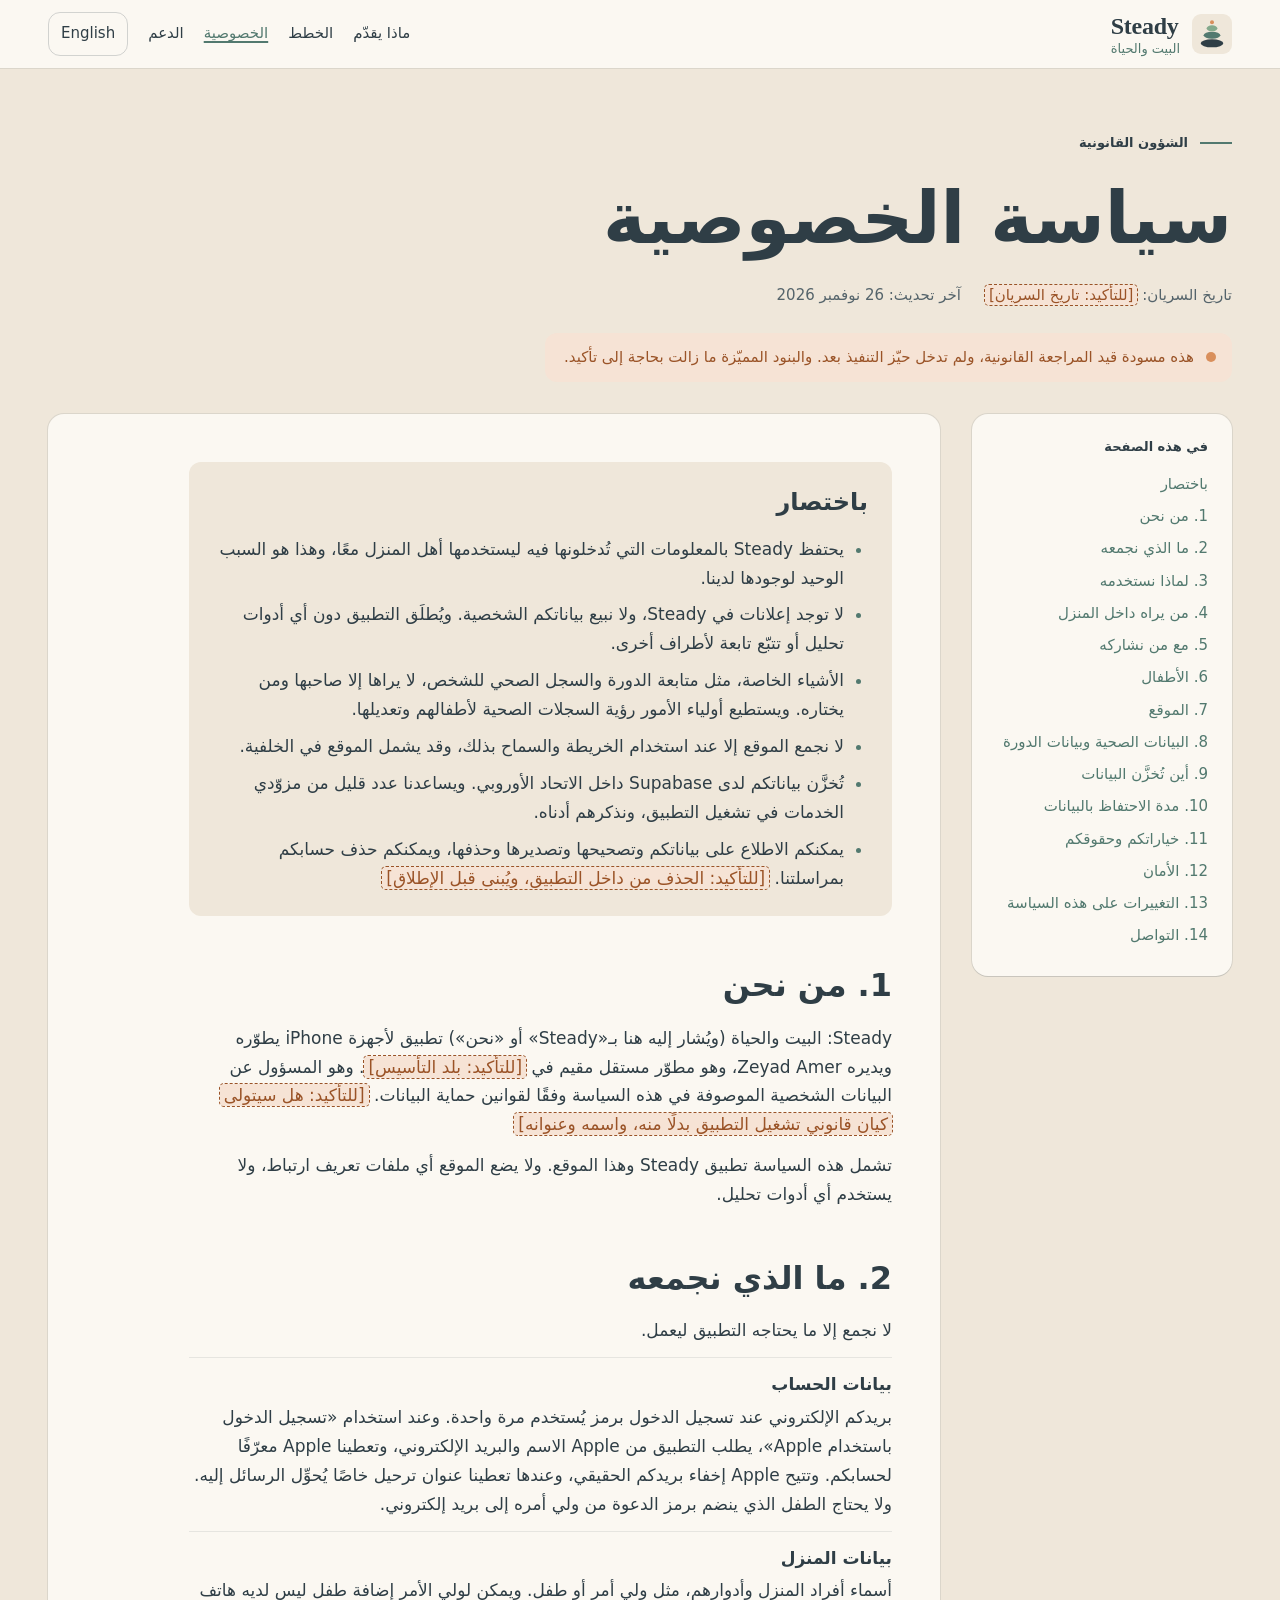
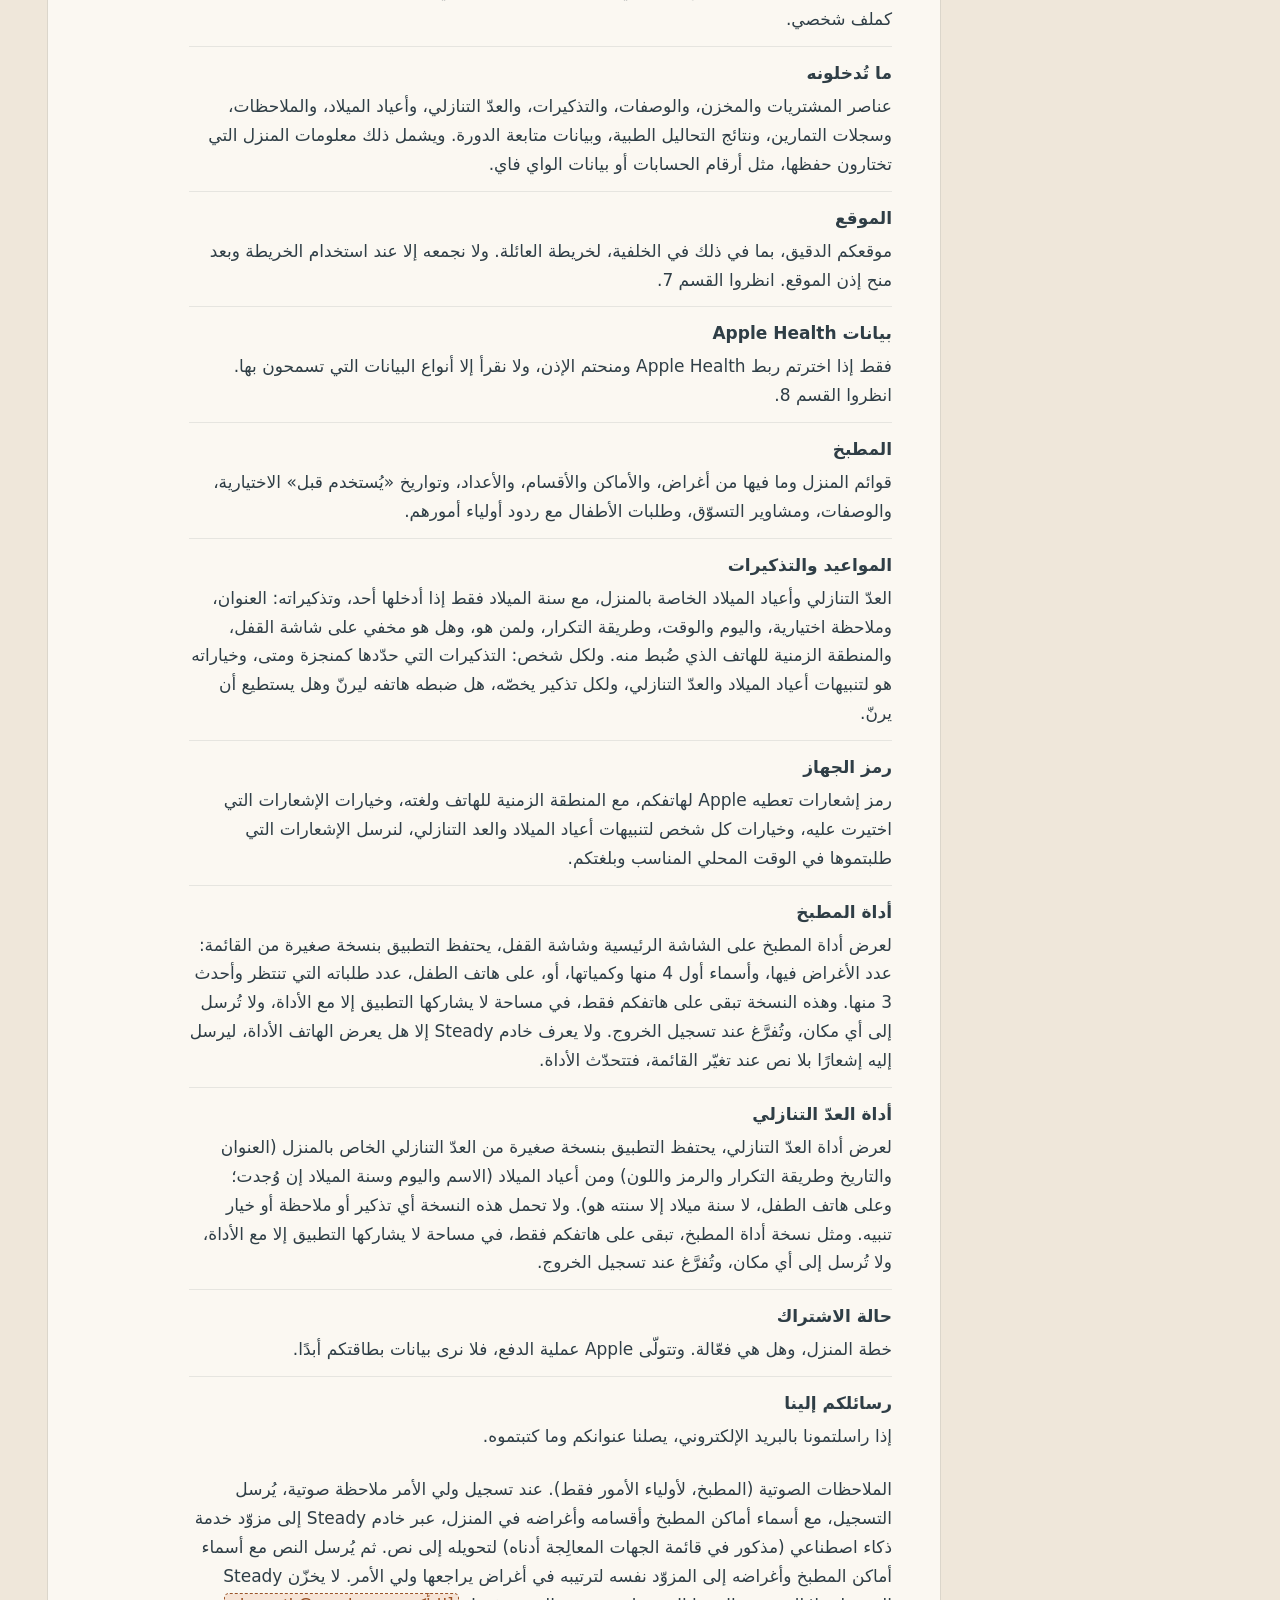
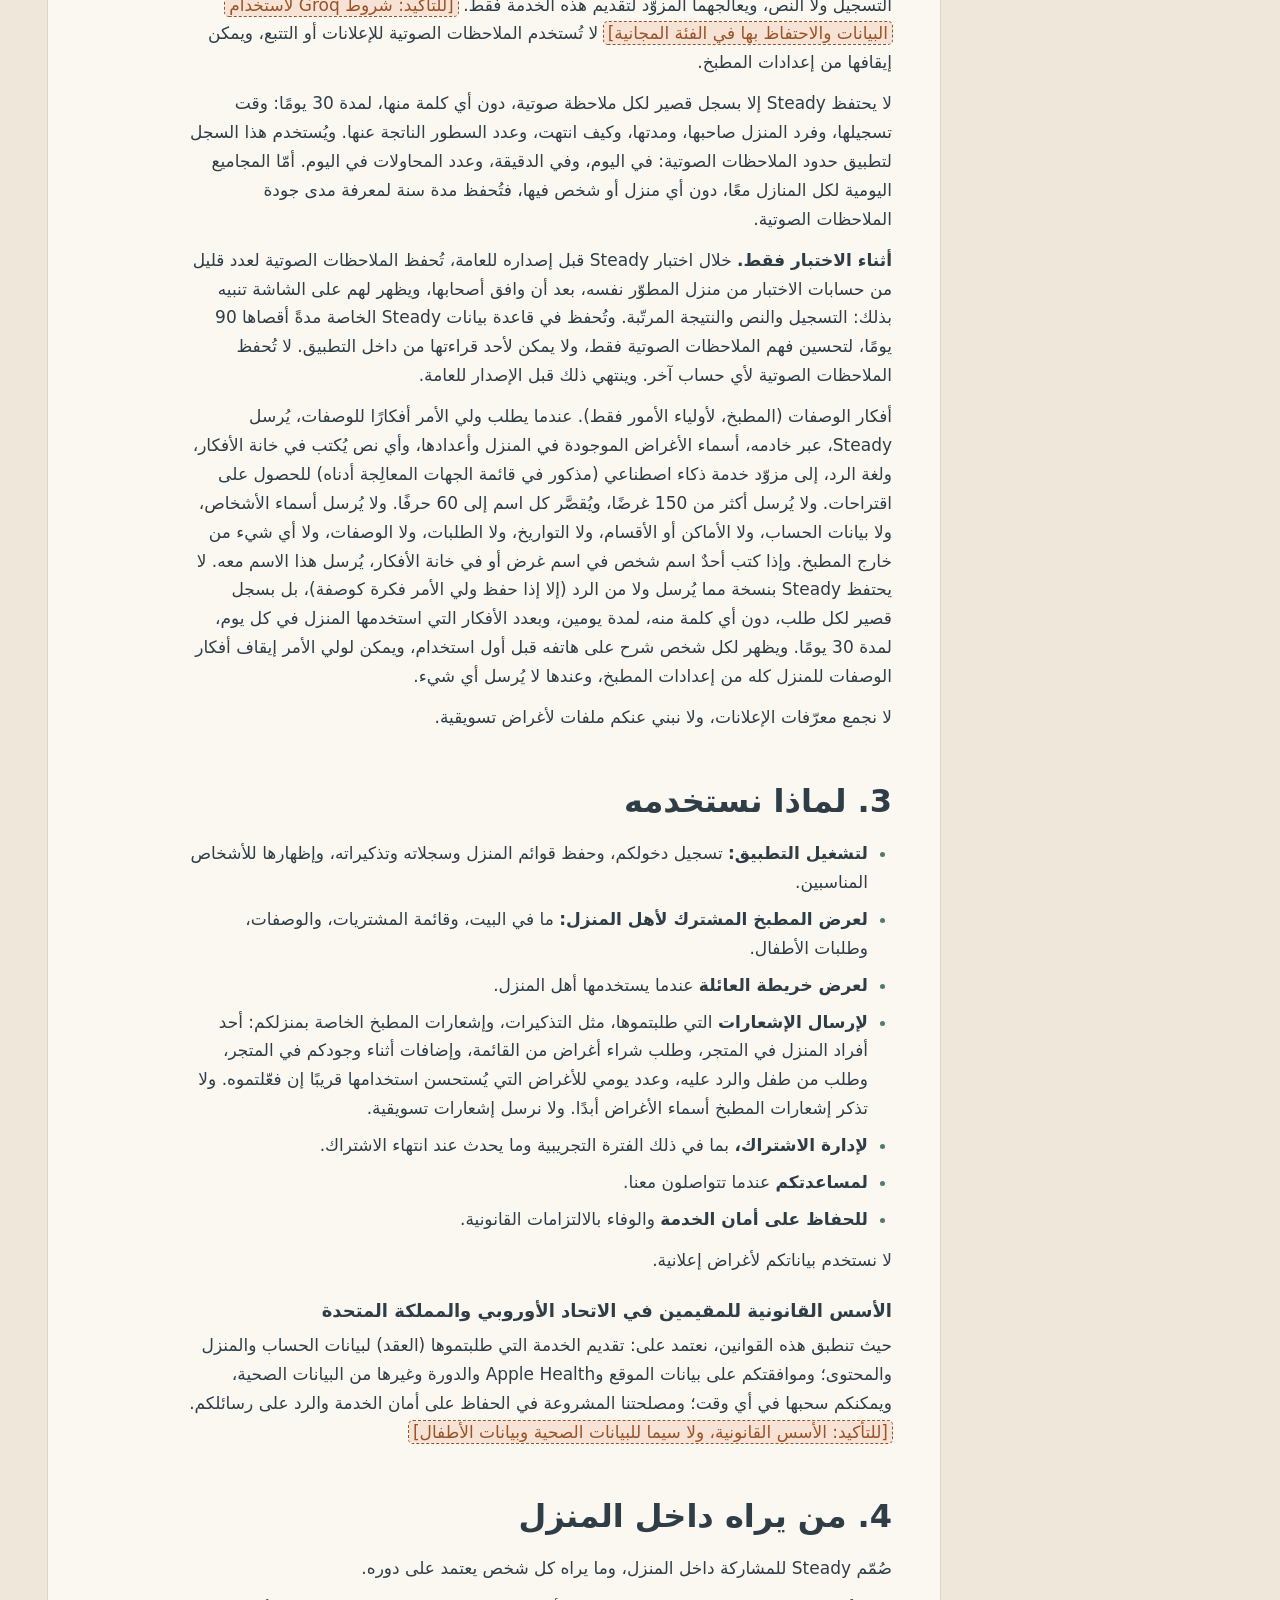
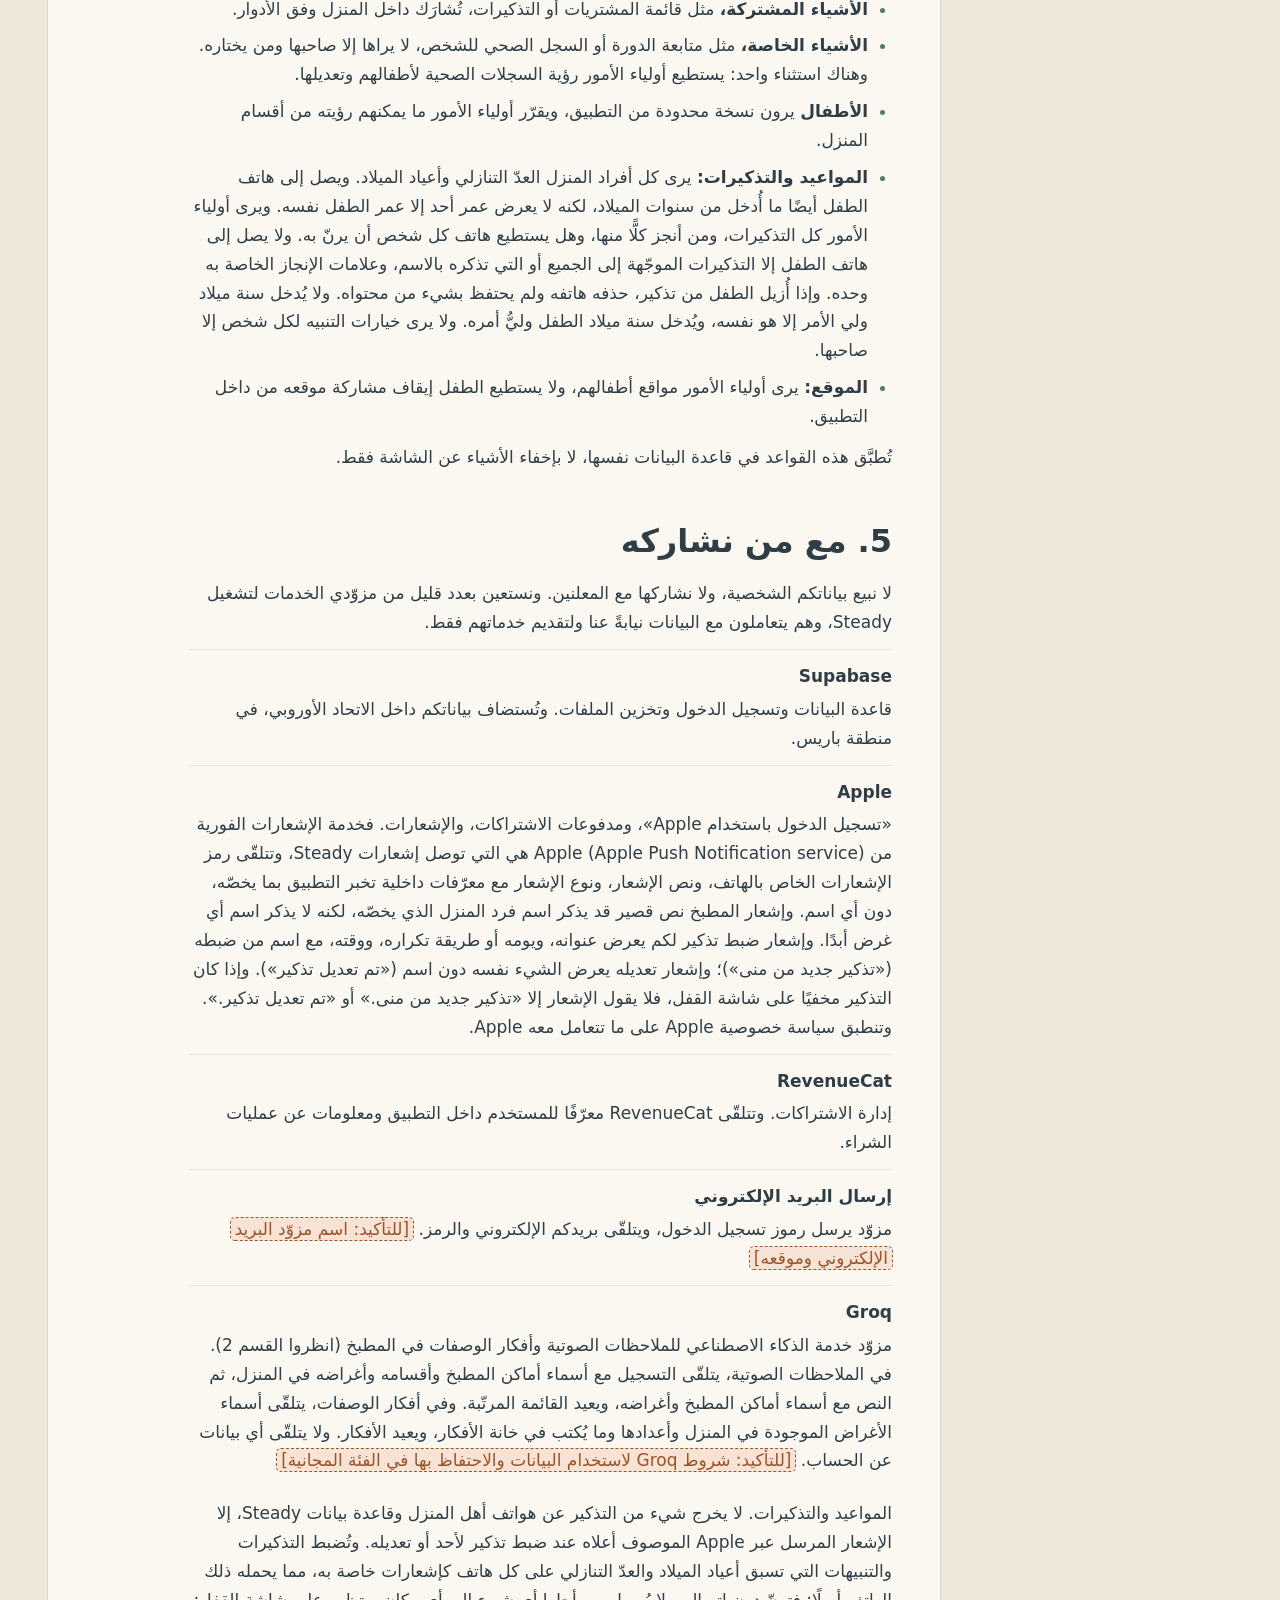
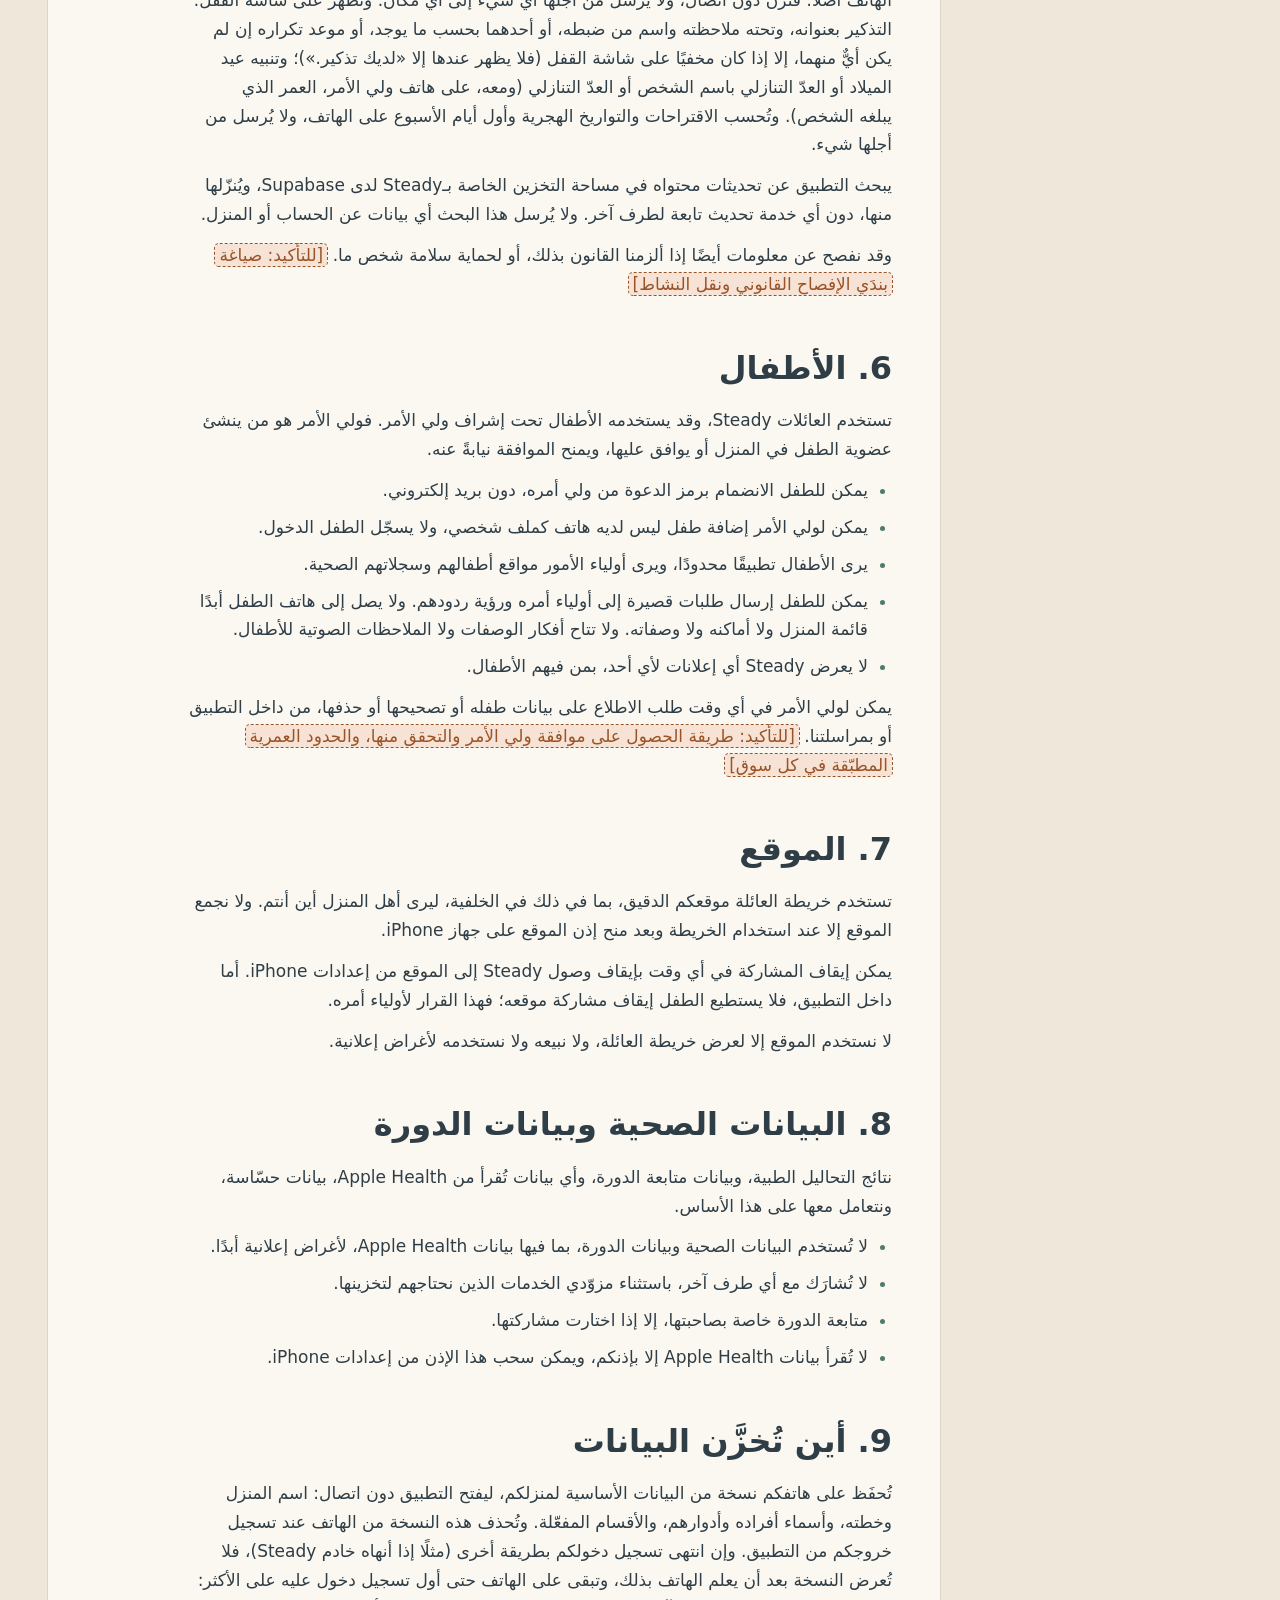
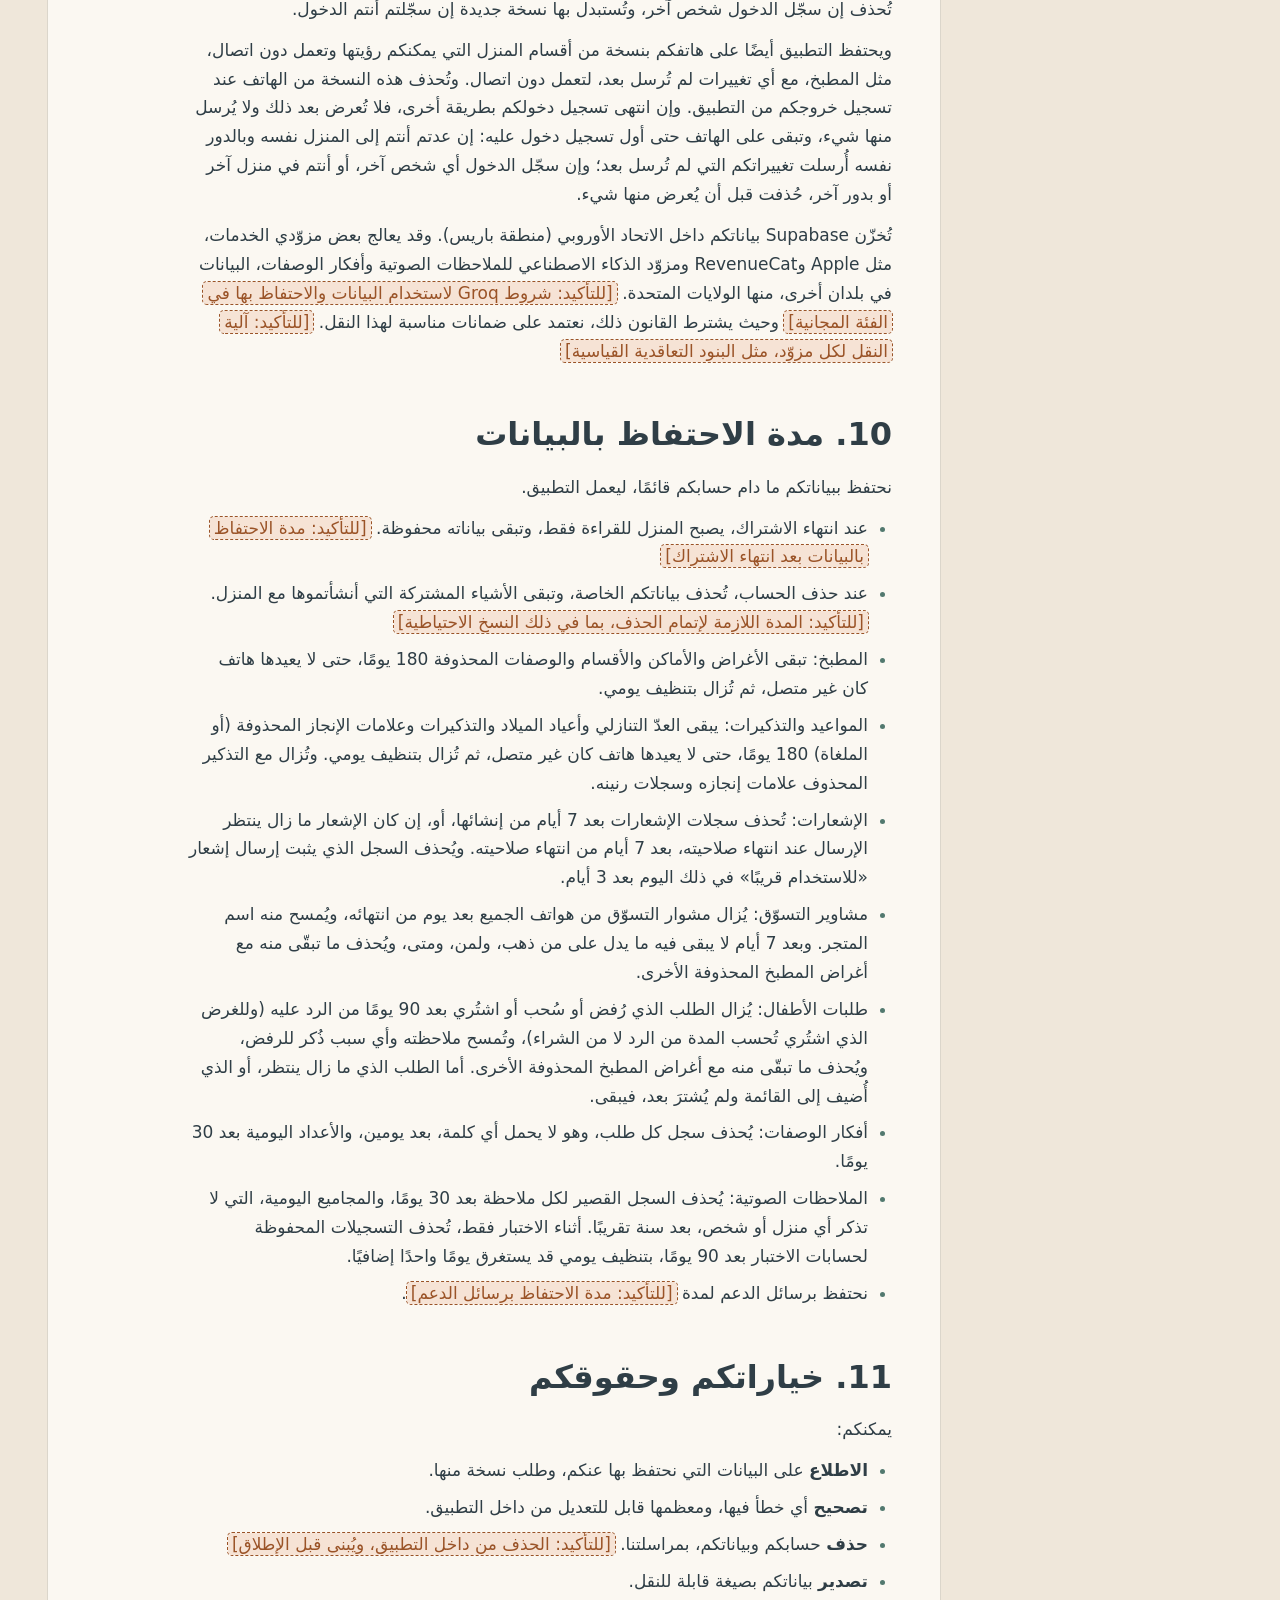
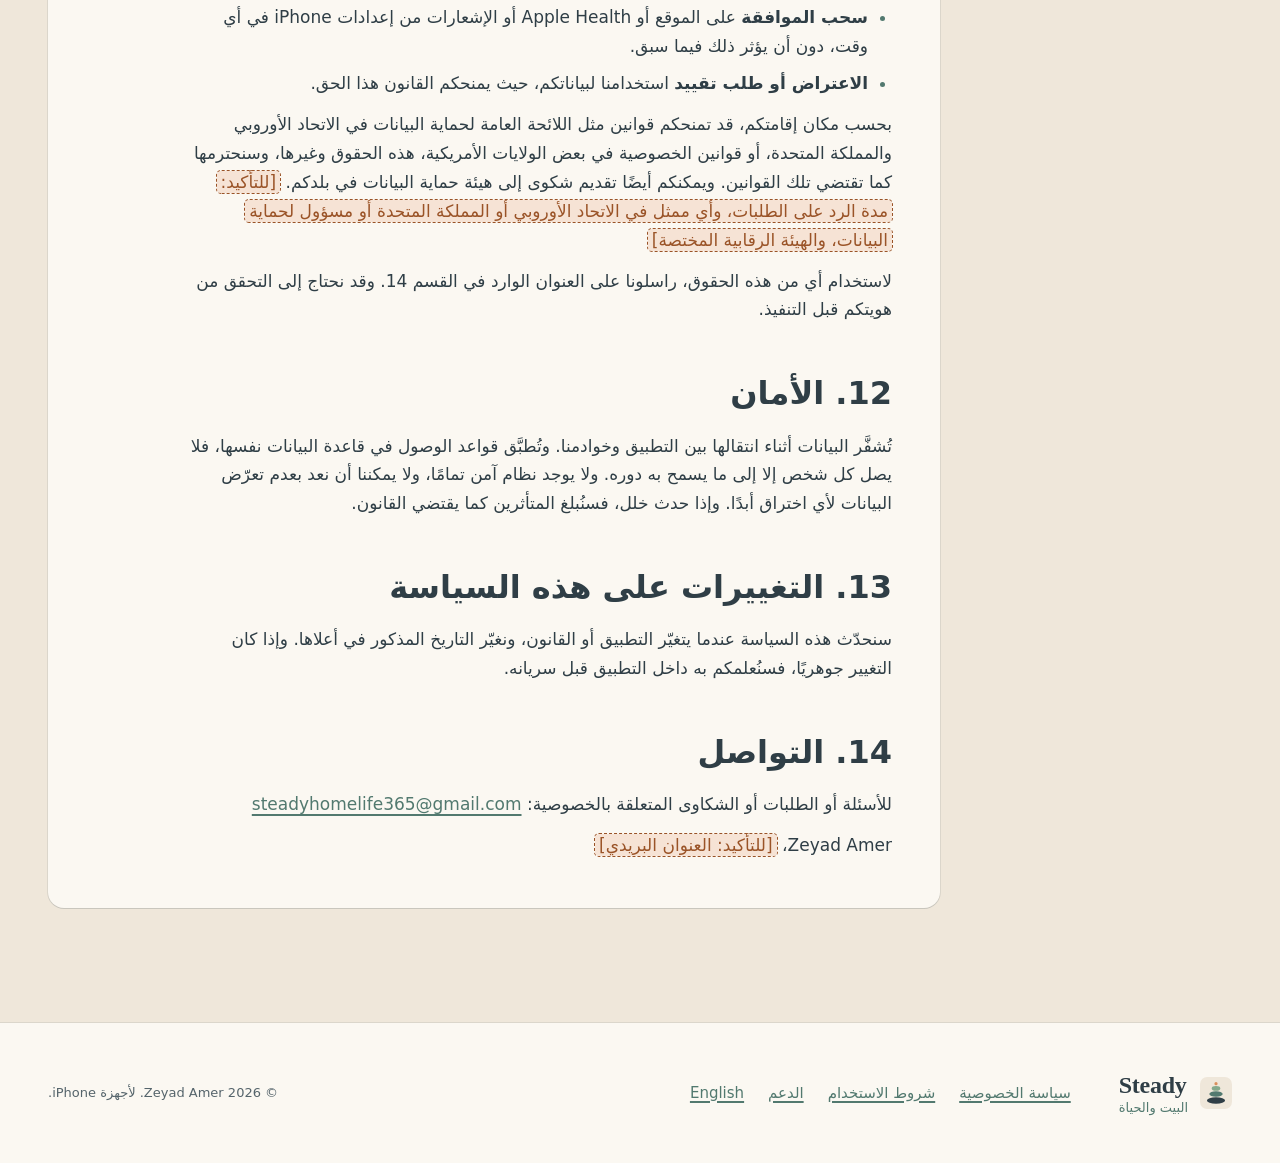
==== ar/privacy.html @ 18ba43ae "chore: Steady site (draft pages)" ====
<!doctype html>
<html lang="ar" dir="rtl">
<head>
  <meta charset="utf-8">
  <meta name="viewport" content="width=device-width, initial-scale=1">
  <meta http-equiv="Content-Security-Policy" content="default-src 'none'; style-src 'self' https://fonts.googleapis.com; font-src https://fonts.gstatic.com; img-src 'self'; base-uri 'none'; form-action 'none'">
  <meta name="referrer" content="strict-origin-when-cross-origin">
  <title>سياسة الخصوصية · Steady</title>
  <meta name="description" content="كيف يجمع Steady: البيت والحياة المعلومات ويستخدمها ويشاركها ويحميها، وما الخيارات المتاحة لكم. مسودة بلغة واضحة.">
  <link rel="icon" href="../assets/icon.svg" type="image/svg+xml">
  <link rel="alternate" hreflang="en" href="../privacy.html">
  <link rel="alternate" hreflang="ar" href="privacy.html">
  <link rel="preconnect" href="https://fonts.googleapis.com">
  <link rel="preconnect" href="https://fonts.gstatic.com" crossorigin>
  <link rel="stylesheet" href="https://fonts.googleapis.com/css2?family=Fraunces:opsz,wght@9..144,500;9..144,600&amp;family=Readex+Pro:wght@400;500;600&amp;display=swap">
  <link rel="stylesheet" href="../styles.css">
</head>
<body>
  <svg width="0" height="0" class="visually-hidden" aria-hidden="true" focusable="false">
    <symbol id="icon" viewBox="0 0 120 120">
      <rect width="120" height="120" rx="27" fill="#EFE7DA"/>
      <ellipse cx="60" cy="88" rx="34" ry="12" fill="#2F3E46"/>
      <ellipse cx="60" cy="64" rx="25" ry="10.5" fill="#52796F"/>
      <ellipse cx="60" cy="43" rx="16" ry="9" fill="#84A98C"/>
      <circle cx="60" cy="25" r="6" fill="#D98F5C"/>
    </symbol>
  </svg>

  <a class="skip-link" href="#main">تخطَّ إلى المحتوى</a>

  <header class="site-header">
    <div class="container header-inner">
      <a class="lockup" href="index.html" aria-label="Steady: البيت والحياة، الصفحة الرئيسية">
        <svg width="40" height="40" aria-hidden="true" focusable="false"><use href="#icon"/></svg>
        <span class="lockup-text"><span class="wordmark">Steady</span><span class="lockup-sub">البيت والحياة</span></span>
      </a>
      <nav class="site-nav" aria-label="التنقل الرئيسي">
        <ul>
          <li><a href="index.html#features">ماذا يقدّم</a></li>
          <li><a href="index.html#plans">الخطط</a></li>
          <li><a href="privacy.html" aria-current="page">الخصوصية</a></li>
          <li><a href="support.html">الدعم</a></li>
          <li><a class="lang-link" href="../privacy.html" hreflang="en" lang="en">English</a></li>
        </ul>
      </nav>
    </div>
  </header>

  <main id="main">
    <div class="container doc-head">
      <p class="eyebrow">الشؤون القانونية</p>
      <h1>سياسة الخصوصية</h1>
      <p class="doc-meta"><span>تاريخ السريان: <mark class="todo">[للتأكيد: تاريخ السريان]</mark></span><span>آخر تحديث: 26 نوفمبر 2026</span></p>
      <p class="draft-note">هذه مسودة قيد المراجعة القانونية، ولم تدخل حيّز التنفيذ بعد. والبنود المميّزة ما زالت بحاجة إلى تأكيد.</p>
    </div>

    <div class="container doc-layout">
      <nav class="card toc" aria-labelledby="toc-title">
        <h2 id="toc-title">في هذه الصفحة</h2>
        <ol>
          <li><a href="#summary">باختصار</a></li>
          <li><a href="#who">1. من نحن</a></li>
          <li><a href="#collect">2. ما الذي نجمعه</a></li>
          <li><a href="#why">3. لماذا نستخدمه</a></li>
          <li><a href="#household">4. من يراه داخل المنزل</a></li>
          <li><a href="#share">5. مع من نشاركه</a></li>
          <li><a href="#children">6. الأطفال</a></li>
          <li><a href="#location">7. الموقع</a></li>
          <li><a href="#health">8. البيانات الصحية وبيانات الدورة</a></li>
          <li><a href="#where">9. أين تُخزَّن البيانات</a></li>
          <li><a href="#keep">10. مدة الاحتفاظ بالبيانات</a></li>
          <li><a href="#rights">11. خياراتكم وحقوقكم</a></li>
          <li><a href="#security">12. الأمان</a></li>
          <li><a href="#changes">13. التغييرات على هذه السياسة</a></li>
          <li><a href="#contact">14. التواصل</a></li>
        </ol>
      </nav>

      <article class="card doc">
        <section class="summary" id="summary" aria-labelledby="summary-title">
          <h2 id="summary-title">باختصار</h2>
          <ul>
            <li>يحتفظ Steady بالمعلومات التي تُدخلونها فيه ليستخدمها أهل المنزل معًا، وهذا هو السبب الوحيد لوجودها لدينا.</li>
            <li>لا توجد إعلانات في Steady، ولا نبيع بياناتكم الشخصية. ويُطلَق التطبيق دون أي أدوات تحليل أو تتبّع تابعة لأطراف أخرى.</li>
            <li>الأشياء الخاصة، مثل متابعة الدورة والسجل الصحي للشخص، لا يراها إلا صاحبها ومن يختاره. ويستطيع أولياء الأمور رؤية السجلات الصحية لأطفالهم وتعديلها.</li>
            <li>لا نجمع الموقع إلا عند استخدام الخريطة والسماح بذلك، وقد يشمل الموقع في الخلفية.</li>
            <li>تُخزَّن بياناتكم لدى Supabase داخل الاتحاد الأوروبي. ويساعدنا عدد قليل من مزوّدي الخدمات في تشغيل التطبيق، ونذكرهم أدناه.</li>
            <li>يمكنكم الاطلاع على بياناتكم وتصحيحها وتصديرها وحذفها، ويمكنكم حذف حسابكم بمراسلتنا. <mark class="todo">[للتأكيد: الحذف من داخل التطبيق، ويُبنى قبل الإطلاق]</mark></li>
          </ul>
        </section>

        <section id="who" aria-labelledby="who-title">
          <h2 id="who-title">1. من نحن</h2>
          <p>‏Steady: البيت والحياة (ويُشار إليه هنا بـ«Steady» أو «نحن») تطبيق لأجهزة iPhone يطوّره ويديره Zeyad Amer، وهو مطوّر مستقل مقيم في <mark class="todo">[للتأكيد: بلد التأسيس]</mark>. وهو المسؤول عن البيانات الشخصية الموصوفة في هذه السياسة وفقًا لقوانين حماية البيانات. <mark class="todo">[للتأكيد: هل سيتولى كيان قانوني تشغيل التطبيق بدلًا منه، واسمه وعنوانه]</mark></p>
          <p>تشمل هذه السياسة تطبيق Steady وهذا الموقع. ولا يضع الموقع أي ملفات تعريف ارتباط، ولا يستخدم أي أدوات تحليل.</p>
        </section>

        <section id="collect" aria-labelledby="collect-title">
          <h2 id="collect-title">2. ما الذي نجمعه</h2>
          <p>لا نجمع إلا ما يحتاجه التطبيق ليعمل.</p>
          <dl class="data-list">
            <div>
              <dt>بيانات الحساب</dt>
              <dd>بريدكم الإلكتروني عند تسجيل الدخول برمز يُستخدم مرة واحدة. وعند استخدام «تسجيل الدخول باستخدام Apple»، يطلب التطبيق من Apple الاسم والبريد الإلكتروني، وتعطينا Apple معرّفًا لحسابكم. وتتيح Apple إخفاء بريدكم الحقيقي، وعندها تعطينا عنوان ترحيل خاصًا يُحوِّل الرسائل إليه. ولا يحتاج الطفل الذي ينضم برمز الدعوة من ولي أمره إلى بريد إلكتروني.</dd>
            </div>
            <div>
              <dt>بيانات المنزل</dt>
              <dd>أسماء أفراد المنزل وأدوارهم، مثل ولي أمر أو طفل. ويمكن لولي الأمر إضافة طفل ليس لديه هاتف كملف شخصي.</dd>
            </div>
            <div>
              <dt>ما تُدخلونه</dt>
              <dd>عناصر المشتريات والمخزن، والوصفات، والتذكيرات، والعدّ التنازلي، وأعياد الميلاد، والملاحظات، وسجلات التمارين، ونتائج التحاليل الطبية، وبيانات متابعة الدورة. ويشمل ذلك معلومات المنزل التي تختارون حفظها، مثل أرقام الحسابات أو بيانات الواي فاي.</dd>
            </div>
            <div>
              <dt>الموقع</dt>
              <dd>موقعكم الدقيق، بما في ذلك في الخلفية، لخريطة العائلة. ولا نجمعه إلا عند استخدام الخريطة وبعد منح إذن الموقع. انظروا القسم 7.</dd>
            </div>
            <div>
              <dt>بيانات Apple Health</dt>
              <dd>فقط إذا اخترتم ربط Apple Health ومنحتم الإذن، ولا نقرأ إلا أنواع البيانات التي تسمحون بها. انظروا القسم 8.</dd>
            </div>
            <div>
              <dt>المطبخ</dt>
              <dd>قوائم المنزل وما فيها من أغراض، والأماكن والأقسام، والأعداد، وتواريخ «يُستخدم قبل» الاختيارية، والوصفات، ومشاوير التسوّق، وطلبات الأطفال مع ردود أولياء أمورهم.</dd>
            </div>
            <div>
              <dt>المواعيد والتذكيرات</dt>
              <dd>العدّ التنازلي وأعياد الميلاد الخاصة بالمنزل، مع سنة الميلاد فقط إذا أدخلها أحد، وتذكيراته: العنوان، وملاحظة اختيارية، واليوم والوقت، وطريقة التكرار، ولمن هو، وهل هو مخفي على شاشة القفل، والمنطقة الزمنية للهاتف الذي ضُبط منه. ولكل شخص: التذكيرات التي حدّدها كمنجزة ومتى، وخياراته هو لتنبيهات أعياد الميلاد والعدّ التنازلي، ولكل تذكير يخصّه، هل ضبطه هاتفه ليرنّ وهل يستطيع أن يرنّ.</dd>
            </div>
            <div>
              <dt>رمز الجهاز</dt>
              <dd>رمز إشعارات تعطيه Apple لهاتفكم، مع المنطقة الزمنية للهاتف ولغته، وخيارات الإشعارات التي اختيرت عليه، وخيارات كل شخص لتنبيهات أعياد الميلاد والعد التنازلي، لنرسل الإشعارات التي طلبتموها في الوقت المحلي المناسب وبلغتكم.</dd>
            </div>
            <div>
              <dt>أداة المطبخ</dt>
              <dd>لعرض أداة المطبخ على الشاشة الرئيسية وشاشة القفل، يحتفظ التطبيق بنسخة صغيرة من القائمة: عدد الأغراض فيها، وأسماء أول 4 منها وكمياتها، أو، على هاتف الطفل، عدد طلباته التي تنتظر وأحدث 3 منها. وهذه النسخة تبقى على هاتفكم فقط، في مساحة لا يشاركها التطبيق إلا مع الأداة، ولا تُرسل إلى أي مكان، وتُفرَّغ عند تسجيل الخروج. ولا يعرف خادم Steady إلا هل يعرض الهاتف الأداة، ليرسل إليه إشعارًا بلا نص عند تغيّر القائمة، فتتحدّث الأداة.</dd>
            </div>
            <div>
              <dt>أداة العدّ التنازلي</dt>
              <dd>لعرض أداة العدّ التنازلي، يحتفظ التطبيق بنسخة صغيرة من العدّ التنازلي الخاص بالمنزل (العنوان والتاريخ وطريقة التكرار والرمز واللون) ومن أعياد الميلاد (الاسم واليوم وسنة الميلاد إن وُجدت؛ وعلى هاتف الطفل، لا سنة ميلاد إلا سنته هو). ولا تحمل هذه النسخة أي تذكير أو ملاحظة أو خيار تنبيه. ومثل نسخة أداة المطبخ، تبقى على هاتفكم فقط، في مساحة لا يشاركها التطبيق إلا مع الأداة، ولا تُرسل إلى أي مكان، وتُفرَّغ عند تسجيل الخروج.</dd>
            </div>
            <div>
              <dt>حالة الاشتراك</dt>
              <dd>خطة المنزل، وهل هي فعّالة. وتتولّى Apple عملية الدفع، فلا نرى بيانات بطاقتكم أبدًا.</dd>
            </div>
            <div>
              <dt>رسائلكم إلينا</dt>
              <dd>إذا راسلتمونا بالبريد الإلكتروني، يصلنا عنوانكم وما كتبتموه.</dd>
            </div>
          </dl>
          <p id="voice-notes">الملاحظات الصوتية (المطبخ، لأولياء الأمور فقط). عند تسجيل ولي الأمر ملاحظة صوتية، يُرسل التسجيل، مع أسماء أماكن المطبخ وأقسامه وأغراضه في المنزل، عبر خادم Steady إلى مزوّد خدمة ذكاء اصطناعي (مذكور في قائمة الجهات المعالِجة أدناه) لتحويله إلى نص. ثم يُرسل النص مع أسماء أماكن المطبخ وأغراضه إلى المزوّد نفسه لترتيبه في أغراض يراجعها ولي الأمر. لا يخزّن Steady التسجيل ولا النص، ويعالجهما المزوّد لتقديم هذه الخدمة فقط. <mark class="todo">[للتأكيد: شروط Groq لاستخدام البيانات والاحتفاظ بها في الفئة المجانية]</mark> لا تُستخدم الملاحظات الصوتية للإعلانات أو التتبع، ويمكن إيقافها من إعدادات المطبخ.</p>
          <p>لا يحتفظ Steady إلا بسجل قصير لكل ملاحظة صوتية، دون أي كلمة منها، لمدة 30 يومًا: وقت تسجيلها، وفرد المنزل صاحبها، ومدتها، وكيف انتهت، وعدد السطور الناتجة عنها. ويُستخدم هذا السجل لتطبيق حدود الملاحظات الصوتية: في اليوم، وفي الدقيقة، وعدد المحاولات في اليوم. أمّا المجاميع اليومية لكل المنازل معًا، دون أي منزل أو شخص فيها، فتُحفظ مدة سنة لمعرفة مدى جودة الملاحظات الصوتية.</p>
          <p><strong>أثناء الاختبار فقط.</strong> خلال اختبار Steady قبل إصداره للعامة، تُحفظ الملاحظات الصوتية لعدد قليل من حسابات الاختبار من منزل المطوّر نفسه، بعد أن وافق أصحابها، ويظهر لهم على الشاشة تنبيه بذلك: التسجيل والنص والنتيجة المرتّبة. وتُحفظ في قاعدة بيانات Steady الخاصة مدةً أقصاها 90 يومًا، لتحسين فهم الملاحظات الصوتية فقط، ولا يمكن لأحد قراءتها من داخل التطبيق. لا تُحفظ الملاحظات الصوتية لأي حساب آخر. وينتهي ذلك قبل الإصدار للعامة.</p>
          <p id="recipe-ideas">أفكار الوصفات (المطبخ، لأولياء الأمور فقط). عندما يطلب ولي الأمر أفكارًا للوصفات، يُرسل Steady، عبر خادمه، أسماء الأغراض الموجودة في المنزل وأعدادها، وأي نص يُكتب في خانة الأفكار، ولغة الرد، إلى مزوّد خدمة ذكاء اصطناعي (مذكور في قائمة الجهات المعالِجة أدناه) للحصول على اقتراحات. ولا يُرسل أكثر من 150 غرضًا، ويُقصَّر كل اسم إلى 60 حرفًا. ولا يُرسل أسماء الأشخاص، ولا بيانات الحساب، ولا الأماكن أو الأقسام، ولا التواريخ، ولا الطلبات، ولا الوصفات، ولا أي شيء من خارج المطبخ. وإذا كتب أحدٌ اسم شخص في اسم غرض أو في خانة الأفكار، يُرسل هذا الاسم معه. لا يحتفظ Steady بنسخة مما يُرسل ولا من الرد (إلا إذا حفظ ولي الأمر فكرة كوصفة)، بل بسجل قصير لكل طلب، دون أي كلمة منه، لمدة يومين، وبعدد الأفكار التي استخدمها المنزل في كل يوم، لمدة 30 يومًا. ويظهر لكل شخص شرح على هاتفه قبل أول استخدام، ويمكن لولي الأمر إيقاف أفكار الوصفات للمنزل كله من إعدادات المطبخ، وعندها لا يُرسل أي شيء.</p>
          <p>لا نجمع معرّفات الإعلانات، ولا نبني عنكم ملفات لأغراض تسويقية.</p>
        </section>

        <section id="why" aria-labelledby="why-title">
          <h2 id="why-title">3. لماذا نستخدمه</h2>
          <ul>
            <li><strong>لتشغيل التطبيق:</strong> تسجيل دخولكم، وحفظ قوائم المنزل وسجلاته وتذكيراته، وإظهارها للأشخاص المناسبين.</li>
            <li><strong>لعرض المطبخ المشترك لأهل المنزل:</strong> ما في البيت، وقائمة المشتريات، والوصفات، وطلبات الأطفال.</li>
            <li><strong>لعرض خريطة العائلة</strong> عندما يستخدمها أهل المنزل.</li>
            <li><strong>لإرسال الإشعارات</strong> التي طلبتموها، مثل التذكيرات، وإشعارات المطبخ الخاصة بمنزلكم: أحد أفراد المنزل في المتجر، وطلب شراء أغراض من القائمة، وإضافات أثناء وجودكم في المتجر، وطلب من طفل والرد عليه، وعدد يومي للأغراض التي يُستحسن استخدامها قريبًا إن فعّلتموه. ولا تذكر إشعارات المطبخ أسماء الأغراض أبدًا. ولا نرسل إشعارات تسويقية.</li>
            <li><strong>لإدارة الاشتراك،</strong> بما في ذلك الفترة التجريبية وما يحدث عند انتهاء الاشتراك.</li>
            <li><strong>لمساعدتكم</strong> عندما تتواصلون معنا.</li>
            <li><strong>للحفاظ على أمان الخدمة</strong> والوفاء بالالتزامات القانونية.</li>
          </ul>
          <p>لا نستخدم بياناتكم لأغراض إعلانية.</p>
          <h3>الأسس القانونية للمقيمين في الاتحاد الأوروبي والمملكة المتحدة</h3>
          <p>حيث تنطبق هذه القوانين، نعتمد على: تقديم الخدمة التي طلبتموها (العقد) لبيانات الحساب والمنزل والمحتوى؛ وموافقتكم على بيانات الموقع وApple Health والدورة وغيرها من البيانات الصحية، ويمكنكم سحبها في أي وقت؛ ومصلحتنا المشروعة في الحفاظ على أمان الخدمة والرد على رسائلكم. <mark class="todo">[للتأكيد: الأسس القانونية، ولا سيما للبيانات الصحية وبيانات الأطفال]</mark></p>
        </section>

        <section id="household" aria-labelledby="household-title">
          <h2 id="household-title">4. من يراه داخل المنزل</h2>
          <p>صُمّم Steady للمشاركة داخل المنزل، وما يراه كل شخص يعتمد على دوره.</p>
          <ul>
            <li><strong>الأشياء المشتركة،</strong> مثل قائمة المشتريات أو التذكيرات، تُشارَك داخل المنزل وفق الأدوار.</li>
            <li><strong>الأشياء الخاصة،</strong> مثل متابعة الدورة أو السجل الصحي للشخص، لا يراها إلا صاحبها ومن يختاره. وهناك استثناء واحد: يستطيع أولياء الأمور رؤية السجلات الصحية لأطفالهم وتعديلها.</li>
            <li><strong>الأطفال</strong> يرون نسخة محدودة من التطبيق، ويقرّر أولياء الأمور ما يمكنهم رؤيته من أقسام المنزل.</li>
            <li><strong>المواعيد والتذكيرات:</strong> يرى كل أفراد المنزل العدّ التنازلي وأعياد الميلاد. ويصل إلى هاتف الطفل أيضًا ما أُدخل من سنوات الميلاد، لكنه لا يعرض عمر أحد إلا عمر الطفل نفسه. ويرى أولياء الأمور كل التذكيرات، ومن أنجز كلًّا منها، وهل يستطيع هاتف كل شخص أن يرنّ به. ولا يصل إلى هاتف الطفل إلا التذكيرات الموجّهة إلى الجميع أو التي تذكره بالاسم، وعلامات الإنجاز الخاصة به وحده. وإذا أُزيل الطفل من تذكير، حذفه هاتفه ولم يحتفظ بشيء من محتواه. ولا يُدخل سنة ميلاد ولي الأمر إلا هو نفسه، ويُدخل سنة ميلاد الطفل وليُّ أمره. ولا يرى خيارات التنبيه لكل شخص إلا صاحبها.</li>
            <li><strong>الموقع:</strong> يرى أولياء الأمور مواقع أطفالهم، ولا يستطيع الطفل إيقاف مشاركة موقعه من داخل التطبيق.</li>
          </ul>
          <p>تُطبَّق هذه القواعد في قاعدة البيانات نفسها، لا بإخفاء الأشياء عن الشاشة فقط.</p>
        </section>

        <section id="share" aria-labelledby="share-title">
          <h2 id="share-title">5. مع من نشاركه</h2>
          <p>لا نبيع بياناتكم الشخصية، ولا نشاركها مع المعلنين. ونستعين بعدد قليل من مزوّدي الخدمات لتشغيل Steady، وهم يتعاملون مع البيانات نيابةً عنا ولتقديم خدماتهم فقط.</p>
          <dl class="data-list">
            <div>
              <dt>Supabase</dt>
              <dd>قاعدة البيانات وتسجيل الدخول وتخزين الملفات. وتُستضاف بياناتكم داخل الاتحاد الأوروبي، في منطقة باريس.</dd>
            </div>
            <div>
              <dt>Apple</dt>
              <dd>«تسجيل الدخول باستخدام Apple»، ومدفوعات الاشتراكات، والإشعارات. فخدمة الإشعارات الفورية من Apple (Apple Push Notification service) هي التي توصل إشعارات Steady، وتتلقّى رمز الإشعارات الخاص بالهاتف، ونص الإشعار، ونوع الإشعار مع معرّفات داخلية تخبر التطبيق بما يخصّه، دون أي اسم. وإشعار المطبخ نص قصير قد يذكر اسم فرد المنزل الذي يخصّه، لكنه لا يذكر اسم أي غرض أبدًا. وإشعار ضبط تذكير لكم يعرض عنوانه، ويومه أو طريقة تكراره، ووقته، مع اسم من ضبطه («تذكير جديد من منى»)؛ وإشعار تعديله يعرض الشيء نفسه دون اسم («تم تعديل تذكير»). وإذا كان التذكير مخفيًا على شاشة القفل، فلا يقول الإشعار إلا «تذكير جديد من منى.» أو «تم تعديل تذكير.». وتنطبق سياسة خصوصية Apple على ما تتعامل معه Apple.</dd>
            </div>
            <div>
              <dt>RevenueCat</dt>
              <dd>إدارة الاشتراكات. وتتلقّى RevenueCat معرّفًا للمستخدم داخل التطبيق ومعلومات عن عمليات الشراء.</dd>
            </div>
            <div>
              <dt>إرسال البريد الإلكتروني</dt>
              <dd>مزوّد يرسل رموز تسجيل الدخول، ويتلقّى بريدكم الإلكتروني والرمز. <mark class="todo">[للتأكيد: اسم مزوّد البريد الإلكتروني وموقعه]</mark></dd>
            </div>
            <div>
              <dt>Groq</dt>
              <dd>مزوّد خدمة الذكاء الاصطناعي للملاحظات الصوتية وأفكار الوصفات في المطبخ (انظروا القسم 2). في الملاحظات الصوتية، يتلقّى التسجيل مع أسماء أماكن المطبخ وأقسامه وأغراضه في المنزل، ثم النص مع أسماء أماكن المطبخ وأغراضه، ويعيد القائمة المرتّبة. وفي أفكار الوصفات، يتلقّى أسماء الأغراض الموجودة في المنزل وأعدادها وما يُكتب في خانة الأفكار، ويعيد الأفكار. ولا يتلقّى أي بيانات عن الحساب. <mark class="todo">[للتأكيد: شروط Groq لاستخدام البيانات والاحتفاظ بها في الفئة المجانية]</mark></dd>
            </div>
          </dl>
          <p id="dates-reminders">المواعيد والتذكيرات. لا يخرج شيء من التذكير عن هواتف أهل المنزل وقاعدة بيانات Steady، إلا الإشعار المرسل عبر Apple الموصوف أعلاه عند ضبط تذكير لأحد أو تعديله. وتُضبط التذكيرات والتنبيهات التي تسبق أعياد الميلاد والعدّ التنازلي على كل هاتف كإشعارات خاصة به، مما يحمله ذلك الهاتف أصلًا: فترنّ دون اتصال، ولا يُرسل من أجلها أي شيء إلى أي مكان. وتظهر على شاشة القفل: التذكير بعنوانه، وتحته ملاحظته واسم من ضبطه، أو أحدهما بحسب ما يوجد، أو موعد تكراره إن لم يكن أيٌّ منهما، إلا إذا كان مخفيًا على شاشة القفل (فلا يظهر عندها إلا «لديك تذكير.»)؛ وتنبيه عيد الميلاد أو العدّ التنازلي باسم الشخص أو العدّ التنازلي (ومعه، على هاتف ولي الأمر، العمر الذي يبلغه الشخص). وتُحسب الاقتراحات والتواريخ الهجرية وأول أيام الأسبوع على الهاتف، ولا يُرسل من أجلها شيء.</p>
          <p>يبحث التطبيق عن تحديثات محتواه في مساحة التخزين الخاصة بـSteady لدى Supabase، ويُنزّلها منها، دون أي خدمة تحديث تابعة لطرف آخر. ولا يُرسل هذا البحث أي بيانات عن الحساب أو المنزل.</p>
          <p>وقد نفصح عن معلومات أيضًا إذا ألزمنا القانون بذلك، أو لحماية سلامة شخص ما. <mark class="todo">[للتأكيد: صياغة بندَي الإفصاح القانوني ونقل النشاط]</mark></p>
        </section>

        <section id="children" aria-labelledby="children-title">
          <h2 id="children-title">6. الأطفال</h2>
          <p>تستخدم العائلات Steady، وقد يستخدمه الأطفال تحت إشراف ولي الأمر. فولي الأمر هو من ينشئ عضوية الطفل في المنزل أو يوافق عليها، ويمنح الموافقة نيابةً عنه.</p>
          <ul>
            <li>يمكن للطفل الانضمام برمز الدعوة من ولي أمره، دون بريد إلكتروني.</li>
            <li>يمكن لولي الأمر إضافة طفل ليس لديه هاتف كملف شخصي، ولا يسجّل الطفل الدخول.</li>
            <li>يرى الأطفال تطبيقًا محدودًا، ويرى أولياء الأمور مواقع أطفالهم وسجلاتهم الصحية.</li>
            <li>يمكن للطفل إرسال طلبات قصيرة إلى أولياء أمره ورؤية ردودهم. ولا يصل إلى هاتف الطفل أبدًا قائمة المنزل ولا أماكنه ولا وصفاته. ولا تتاح أفكار الوصفات ولا الملاحظات الصوتية للأطفال.</li>
            <li>لا يعرض Steady أي إعلانات لأي أحد، بمن فيهم الأطفال.</li>
          </ul>
          <p>يمكن لولي الأمر في أي وقت طلب الاطلاع على بيانات طفله أو تصحيحها أو حذفها، من داخل التطبيق أو بمراسلتنا. <mark class="todo">[للتأكيد: طريقة الحصول على موافقة ولي الأمر والتحقق منها، والحدود العمرية المطبّقة في كل سوق]</mark></p>
        </section>

        <section id="location" aria-labelledby="location-title">
          <h2 id="location-title">7. الموقع</h2>
          <p>تستخدم خريطة العائلة موقعكم الدقيق، بما في ذلك في الخلفية، ليرى أهل المنزل أين أنتم. ولا نجمع الموقع إلا عند استخدام الخريطة وبعد منح إذن الموقع على جهاز iPhone.</p>
          <p>يمكن إيقاف المشاركة في أي وقت بإيقاف وصول Steady إلى الموقع من إعدادات iPhone. أما داخل التطبيق، فلا يستطيع الطفل إيقاف مشاركة موقعه؛ فهذا القرار لأولياء أمره.</p>
          <p>لا نستخدم الموقع إلا لعرض خريطة العائلة، ولا نبيعه ولا نستخدمه لأغراض إعلانية.</p>
        </section>

        <section id="health" aria-labelledby="health-title">
          <h2 id="health-title">8. البيانات الصحية وبيانات الدورة</h2>
          <p>نتائج التحاليل الطبية، وبيانات متابعة الدورة، وأي بيانات تُقرأ من Apple Health، بيانات حسّاسة، ونتعامل معها على هذا الأساس.</p>
          <ul>
            <li>لا تُستخدم البيانات الصحية وبيانات الدورة، بما فيها بيانات Apple Health، لأغراض إعلانية أبدًا.</li>
            <li>لا تُشارَك مع أي طرف آخر، باستثناء مزوّدي الخدمات الذين نحتاجهم لتخزينها.</li>
            <li>متابعة الدورة خاصة بصاحبتها، إلا إذا اختارت مشاركتها.</li>
            <li>لا تُقرأ بيانات Apple Health إلا بإذنكم، ويمكن سحب هذا الإذن من إعدادات iPhone.</li>
          </ul>
        </section>

        <section id="where" aria-labelledby="where-title">
          <h2 id="where-title">9. أين تُخزَّن البيانات</h2>
          <p>تُحفَظ على هاتفكم نسخة من البيانات الأساسية لمنزلكم، ليفتح التطبيق دون اتصال: اسم المنزل وخطته، وأسماء أفراده وأدوارهم، والأقسام المفعّلة. وتُحذف هذه النسخة من الهاتف عند تسجيل خروجكم من التطبيق. وإن انتهى تسجيل دخولكم بطريقة أخرى (مثلًا إذا أنهاه خادم Steady)، فلا تُعرض النسخة بعد أن يعلم الهاتف بذلك، وتبقى على الهاتف حتى أول تسجيل دخول عليه على الأكثر: تُحذف إن سجّل الدخول شخص آخر، وتُستبدل بها نسخة جديدة إن سجّلتم أنتم الدخول.</p>
          <p>ويحتفظ التطبيق أيضًا على هاتفكم بنسخة من أقسام المنزل التي يمكنكم رؤيتها وتعمل دون اتصال، مثل المطبخ، مع أي تغييرات لم تُرسل بعد، لتعمل دون اتصال. وتُحذف هذه النسخة من الهاتف عند تسجيل خروجكم من التطبيق. وإن انتهى تسجيل دخولكم بطريقة أخرى، فلا تُعرض بعد ذلك ولا يُرسل منها شيء، وتبقى على الهاتف حتى أول تسجيل دخول عليه: إن عدتم أنتم إلى المنزل نفسه وبالدور نفسه أُرسلت تغييراتكم التي لم تُرسل بعد؛ وإن سجّل الدخول أي شخص آخر، أو أنتم في منزل آخر أو بدور آخر، حُذفت قبل أن يُعرض منها شيء.</p>
          <p>تُخزّن Supabase بياناتكم داخل الاتحاد الأوروبي (منطقة باريس). وقد يعالج بعض مزوّدي الخدمات، مثل Apple وRevenueCat ومزوّد الذكاء الاصطناعي للملاحظات الصوتية وأفكار الوصفات، البيانات في بلدان أخرى، منها الولايات المتحدة. <mark class="todo">[للتأكيد: شروط Groq لاستخدام البيانات والاحتفاظ بها في الفئة المجانية]</mark> وحيث يشترط القانون ذلك، نعتمد على ضمانات مناسبة لهذا النقل. <mark class="todo">[للتأكيد: آلية النقل لكل مزوّد، مثل البنود التعاقدية القياسية]</mark></p>
        </section>

        <section id="keep" aria-labelledby="keep-title">
          <h2 id="keep-title">10. مدة الاحتفاظ بالبيانات</h2>
          <p>نحتفظ ببياناتكم ما دام حسابكم قائمًا، ليعمل التطبيق.</p>
          <ul>
            <li>عند انتهاء الاشتراك، يصبح المنزل للقراءة فقط، وتبقى بياناته محفوظة. <mark class="todo">[للتأكيد: مدة الاحتفاظ بالبيانات بعد انتهاء الاشتراك]</mark></li>
            <li>عند حذف الحساب، تُحذف بياناتكم الخاصة، وتبقى الأشياء المشتركة التي أنشأتموها مع المنزل. <mark class="todo">[للتأكيد: المدة اللازمة لإتمام الحذف، بما في ذلك النسخ الاحتياطية]</mark></li>
            <li>المطبخ: تبقى الأغراض والأماكن والأقسام والوصفات المحذوفة 180 يومًا، حتى لا يعيدها هاتف كان غير متصل، ثم تُزال بتنظيف يومي.</li>
            <li>المواعيد والتذكيرات: يبقى العدّ التنازلي وأعياد الميلاد والتذكيرات وعلامات الإنجاز المحذوفة (أو الملغاة) 180 يومًا، حتى لا يعيدها هاتف كان غير متصل، ثم تُزال بتنظيف يومي. وتُزال مع التذكير المحذوف علامات إنجازه وسجلات رنينه.</li>
            <li>الإشعارات: تُحذف سجلات الإشعارات بعد 7 أيام من إنشائها، أو، إن كان الإشعار ما زال ينتظر الإرسال عند انتهاء صلاحيته، بعد 7 أيام من انتهاء صلاحيته. ويُحذف السجل الذي يثبت إرسال إشعار «للاستخدام قريبًا» في ذلك اليوم بعد 3 أيام.</li>
            <li>مشاوير التسوّق: يُزال مشوار التسوّق من هواتف الجميع بعد يوم من انتهائه، ويُمسح منه اسم المتجر. وبعد 7 أيام لا يبقى فيه ما يدل على من ذهب، ولمن، ومتى، ويُحذف ما تبقّى منه مع أغراض المطبخ المحذوفة الأخرى.</li>
            <li>طلبات الأطفال: يُزال الطلب الذي رُفض أو سُحب أو اشتُري بعد 90 يومًا من الرد عليه (وللغرض الذي اشتُري تُحسب المدة من الرد لا من الشراء)، وتُمسح ملاحظته وأي سبب ذُكر للرفض، ويُحذف ما تبقّى منه مع أغراض المطبخ المحذوفة الأخرى. أما الطلب الذي ما زال ينتظر، أو الذي أُضيف إلى القائمة ولم يُشترَ بعد، فيبقى.</li>
            <li>أفكار الوصفات: يُحذف سجل كل طلب، وهو لا يحمل أي كلمة، بعد يومين، والأعداد اليومية بعد 30 يومًا.</li>
            <li>الملاحظات الصوتية: يُحذف السجل القصير لكل ملاحظة بعد 30 يومًا، والمجاميع اليومية، التي لا تذكر أي منزل أو شخص، بعد سنة تقريبًا. أثناء الاختبار فقط، تُحذف التسجيلات المحفوظة لحسابات الاختبار بعد 90 يومًا، بتنظيف يومي قد يستغرق يومًا واحدًا إضافيًا.</li>
            <li>نحتفظ برسائل الدعم لمدة <mark class="todo">[للتأكيد: مدة الاحتفاظ برسائل الدعم]</mark>.</li>
          </ul>
        </section>

        <section id="rights" aria-labelledby="rights-title">
          <h2 id="rights-title">11. خياراتكم وحقوقكم</h2>
          <p>يمكنكم:</p>
          <ul>
            <li><strong>الاطلاع</strong> على البيانات التي نحتفظ بها عنكم، وطلب نسخة منها.</li>
            <li><strong>تصحيح</strong> أي خطأ فيها، ومعظمها قابل للتعديل من داخل التطبيق.</li>
            <li><strong>حذف</strong> حسابكم وبياناتكم، بمراسلتنا. <mark class="todo">[للتأكيد: الحذف من داخل التطبيق، ويُبنى قبل الإطلاق]</mark></li>
            <li><strong>تصدير</strong> بياناتكم بصيغة قابلة للنقل.</li>
            <li><strong>سحب الموافقة</strong> على الموقع أو Apple Health أو الإشعارات من إعدادات iPhone في أي وقت، دون أن يؤثر ذلك فيما سبق.</li>
            <li><strong>الاعتراض أو طلب تقييد</strong> استخدامنا لبياناتكم، حيث يمنحكم القانون هذا الحق.</li>
          </ul>
          <p>بحسب مكان إقامتكم، قد تمنحكم قوانين مثل اللائحة العامة لحماية البيانات في الاتحاد الأوروبي والمملكة المتحدة، أو قوانين الخصوصية في بعض الولايات الأمريكية، هذه الحقوق وغيرها، وسنحترمها كما تقتضي تلك القوانين. ويمكنكم أيضًا تقديم شكوى إلى هيئة حماية البيانات في بلدكم. <mark class="todo">[للتأكيد: مدة الرد على الطلبات، وأي ممثل في الاتحاد الأوروبي أو المملكة المتحدة أو مسؤول لحماية البيانات، والهيئة الرقابية المختصة]</mark></p>
          <p>لاستخدام أي من هذه الحقوق، راسلونا على العنوان الوارد في القسم 14. وقد نحتاج إلى التحقق من هويتكم قبل التنفيذ.</p>
        </section>

        <section id="security" aria-labelledby="security-title">
          <h2 id="security-title">12. الأمان</h2>
          <p>تُشفَّر البيانات أثناء انتقالها بين التطبيق وخوادمنا. وتُطبَّق قواعد الوصول في قاعدة البيانات نفسها، فلا يصل كل شخص إلا إلى ما يسمح به دوره. ولا يوجد نظام آمن تمامًا، ولا يمكننا أن نعد بعدم تعرّض البيانات لأي اختراق أبدًا. وإذا حدث خلل، فسنُبلغ المتأثرين كما يقتضي القانون.</p>
        </section>

        <section id="changes" aria-labelledby="changes-title">
          <h2 id="changes-title">13. التغييرات على هذه السياسة</h2>
          <p>سنحدّث هذه السياسة عندما يتغيّر التطبيق أو القانون، ونغيّر التاريخ المذكور في أعلاها. وإذا كان التغيير جوهريًا، فسنُعلمكم به داخل التطبيق قبل سريانه.</p>
        </section>

        <section id="contact" aria-labelledby="contact-title">
          <h2 id="contact-title">14. التواصل</h2>
          <p>للأسئلة أو الطلبات أو الشكاوى المتعلقة بالخصوصية: <a class="contact-email" href="mailto:steadyhomelife365@gmail.com">steadyhomelife365@gmail.com</a></p>
          <p>Zeyad Amer، <mark class="todo">[للتأكيد: العنوان البريدي]</mark></p>
        </section>
      </article>
    </div>
  </main>

  <footer class="site-footer">
    <div class="container footer-inner">
      <a class="lockup" href="index.html" aria-label="Steady: البيت والحياة، الصفحة الرئيسية">
        <svg width="32" height="32" aria-hidden="true" focusable="false"><use href="#icon"/></svg>
        <span class="lockup-text"><span class="wordmark">Steady</span><span class="lockup-sub">البيت والحياة</span></span>
      </a>
      <nav class="footer-nav" aria-label="روابط التذييل">
        <ul>
          <li><a href="privacy.html">سياسة الخصوصية</a></li>
          <li><a href="terms.html">شروط الاستخدام</a></li>
          <li><a href="support.html">الدعم</a></li>
          <li><a href="../privacy.html" hreflang="en" lang="en">English</a></li>
        </ul>
      </nav>
      <p class="footer-meta">© 2026 Zeyad Amer. لأجهزة iPhone.</p>
    </div>
  </footer>
</body>
</html>
---- styles.css ----
/* Steady public site. Tokens follow docs/brand/brand-book.md. */

:root {
  color-scheme: light;

  /* Color: each has one job (brand book, section 3) */
  --color-slate: #2f3e46;      /* all text */
  --color-slate-soft: #55646b; /* secondary text, 5.9:1 on Linen, 5.1:1 on Stone */
  --color-pine: #52796f;       /* buttons, links (on Linen only when small) */
  --color-pine-press: #436559;
  --color-sage: #84a98c;       /* done, success: fills only */
  --color-sage-tint: #e3ede4;
  --color-sage-ink: #33574d;
  --color-stone: #efe7da;      /* page */
  --color-linen: #fbf8f2;      /* cards */
  --color-clay: #d98f5c;       /* attention: fills only */
  --color-clay-deep: #9a5327;  /* attention text, on Clay Tint */
  --color-clay-tint: #f6e3d5;
  --color-hairline: rgba(47, 62, 70, 0.1);
  --color-hairline-strong: rgba(47, 62, 70, 0.2);

  /* Type */
  --font-display: "Fraunces", Georgia, "Times New Roman", serif;
  --font-text: "Readex Pro", system-ui, -apple-system, "Segoe UI", sans-serif;
  --font-heading: var(--font-display);
  --line-body: 1.55;
  --text-caption: 0.8125rem;  /* 13 */
  --text-label: 0.9375rem;    /* 15 */
  --text-body: 1.0625rem;     /* 17 */
  --text-lede: clamp(1.25rem, 1.05rem + 0.9vw, 1.75rem);
  --text-h3: clamp(1.25rem, 1.15rem + 0.4vw, 1.5rem);
  --text-h2: clamp(2rem, 1.35rem + 3vw, 3.75rem);
  --text-h1-doc: clamp(2.5rem, 1.6rem + 4vw, 4.5rem);
  --text-hero: clamp(4.25rem, 1.5rem + 12vw, 10.5rem);

  /* Spacing scale 4 / 8 / 12 / 16 / 24 / 32 / 48 */
  --space-1: 4px;
  --space-2: 8px;
  --space-3: 12px;
  --space-4: 16px;
  --space-5: 24px;
  --space-6: 32px;
  --space-7: 48px;
  --space-section: clamp(var(--space-7), 9vw, calc(var(--space-7) * 2.5));
  --gutter: clamp(var(--space-4), 4vw, var(--space-7));
  --page-max: 1200px;
  --measure: 65ch;

  /* Shape and depth: Linen on Stone, a single hairline, never a glow */
  --radius-card: 16px;
  --radius-button: 12px;
  --radius-chip: 999px;
  --edge: 0 0 0 1px var(--color-hairline);
  --edge-lift: 0 0 0 1px var(--color-hairline), 0 1px 0 var(--color-hairline);

  /* Motion: short, eases out */
  --duration-fast: 150ms;
  --duration-normal: 250ms;
  --ease-out: cubic-bezier(0.2, 0.7, 0.2, 1);
}

html:lang(ar) {
  --font-heading: var(--font-text);
  --line-body: 1.7;
}

/* ---------- Base ---------- */

*,
*::before,
*::after {
  box-sizing: border-box;
}

html {
  -webkit-text-size-adjust: 100%;
  text-size-adjust: 100%;
}

body {
  margin: 0;
  background: var(--color-stone);
  color: var(--color-slate);
  font-family: var(--font-text);
  font-size: var(--text-body);
  line-height: var(--line-body);
  font-weight: 400;
  overflow-wrap: break-word;
}

img,
svg {
  display: block;
  max-width: 100%;
}

h1,
h2,
h3,
h4 {
  font-family: var(--font-heading);
  font-weight: 600;
  line-height: 1.12;
  margin: 0;
  text-wrap: balance;
}

html:lang(en) h1,
html:lang(en) h2 {
  letter-spacing: -0.015em;
}

html:lang(ar) h1,
html:lang(ar) h2,
html:lang(ar) h3 {
  line-height: 1.35;
}

p {
  margin: 0;
  text-wrap: pretty;
}

ul,
ol {
  margin: 0;
  padding: 0;
}

a {
  color: inherit;
  text-decoration-line: underline;
  text-decoration-color: var(--color-pine);
  text-decoration-thickness: 2px;
  text-underline-offset: 0.22em;
  transition: text-decoration-color var(--duration-fast) var(--ease-out),
    color var(--duration-fast) var(--ease-out);
}

a:hover {
  text-decoration-color: currentColor;
}

:focus-visible {
  outline: 3px solid var(--color-slate);
  outline-offset: 3px;
  border-radius: 4px;
}

::selection {
  background: var(--color-sage-tint);
  color: var(--color-slate);
}

.visually-hidden {
  position: absolute;
  width: 1px;
  height: 1px;
  overflow: hidden;
  clip-path: inset(50%);
  white-space: nowrap;
}

.skip-link {
  position: absolute;
  inset-inline-start: var(--space-4);
  inset-block-start: var(--space-2);
  z-index: 10;
  padding: var(--space-2) var(--space-4);
  background: var(--color-linen);
  color: var(--color-slate);
  border-radius: var(--radius-button);
  box-shadow: var(--edge);
  transform: translateY(-200%);
}

.skip-link:focus-visible {
  transform: none;
}

.container {
  width: 100%;
  max-width: calc(var(--page-max) + 2 * var(--gutter));
  margin-inline: auto;
  padding-inline: var(--gutter);
}

/* Latin pieces inside Arabic text stay left-to-right */
.ltr {
  direction: ltr;
  unicode-bidi: isolate;
}

/* ---------- Wordmark and lockup ---------- */

.wordmark {
  font-family: var(--font-display);
  font-weight: 600;
  letter-spacing: -0.01em;
  direction: ltr;
  unicode-bidi: isolate;
}

.lockup {
  display: inline-flex;
  align-items: center;
  gap: var(--space-3);
  text-decoration: none;
  color: var(--color-slate);
  min-height: 44px;
}

.lockup svg {
  flex: none;
}

.lockup-text {
  display: flex;
  flex-direction: column;
  line-height: 1;
}

.lockup .wordmark {
  font-size: 1.5rem;
}

.lockup-sub {
  margin-block-start: var(--space-1);
  font-size: var(--text-caption);
  color: var(--color-pine);
}

/* ---------- Header ---------- */

.site-header {
  background: var(--color-linen);
  box-shadow: 0 1px 0 var(--color-hairline);
}

.header-inner {
  display: flex;
  flex-wrap: wrap;
  align-items: center;
  justify-content: space-between;
  gap: var(--space-2) var(--space-5);
  padding-block: var(--space-3);
}

.site-nav ul {
  list-style: none;
  display: flex;
  flex-wrap: wrap;
  align-items: center;
  gap: 0 var(--space-1);
}

.site-nav a {
  display: inline-flex;
  align-items: center;
  min-height: 44px;
  padding-inline: var(--space-2);
  font-size: var(--text-label);
  font-weight: 500;
  color: var(--color-slate);
  text-decoration: none;
  border-radius: var(--radius-button);
  transition: background-color var(--duration-fast) var(--ease-out),
    color var(--duration-fast) var(--ease-out);
}

.site-nav a:hover {
  color: var(--color-pine-press);
  background: var(--color-stone);
}

.site-nav a:active {
  background: var(--color-sage-tint);
}

.site-nav a[aria-current="page"] {
  color: var(--color-pine);
  text-decoration-line: underline;
  text-decoration-thickness: 2px;
}

.site-nav .lang-link {
  margin-inline-start: var(--space-2);
  border: 1px solid var(--color-hairline-strong);
  padding-inline: var(--space-3);
}

@media (max-width: 719px) {
  .header-inner {
    padding-block: var(--space-2);
  }
  .site-nav {
    width: 100%;
    margin-inline: calc(var(--space-2) * -1);
  }
}

/* ---------- Shared bits ---------- */

.eyebrow {
  display: flex;
  align-items: center;
  gap: var(--space-3);
  font-size: 0.75rem;
  font-weight: 500;
  letter-spacing: 0.14em;
  text-transform: uppercase;
  color: var(--color-slate);
  margin-block-end: var(--space-4);
}

.eyebrow::before {
  content: "";
  inline-size: var(--space-6);
  block-size: 2px;
  background: var(--color-pine);
  flex: none;
}

html:lang(ar) .eyebrow {
  letter-spacing: 0;
  text-transform: none;
  font-weight: 600;
  font-size: 0.8125rem;
}

.button {
  display: inline-flex;
  align-items: center;
  justify-content: center;
  gap: var(--space-2);
  min-height: 48px;
  padding: var(--space-3) var(--space-5);
  border-radius: var(--radius-button);
  background: var(--color-pine);
  color: var(--color-linen);
  font-size: var(--text-label);
  font-weight: 500;
  text-decoration: none;
  transition: background-color var(--duration-fast) var(--ease-out),
    transform var(--duration-fast) var(--ease-out);
}

.button:hover {
  background: var(--color-pine-press);
}

.button:active {
  transform: translateY(1px) scale(0.99);
}

.text-link {
  font-weight: 500;
}

.chip {
  display: inline-flex;
  align-items: center;
  gap: var(--space-1);
  padding: 2px var(--space-3);
  border-radius: var(--radius-chip);
  font-size: var(--text-caption);
  font-weight: 500;
  line-height: 1.6;
  white-space: nowrap;
}

.chip--attention {
  background: var(--color-clay-tint);
  color: var(--color-clay-deep);
}

.chip--ok {
  background: var(--color-sage-tint);
  color: var(--color-sage-ink);
}

.chip--quiet {
  background: var(--color-stone);
  color: var(--color-slate);
}

/* Placeholder that must be resolved before publishing */
.todo {
  background: var(--color-clay-tint);
  color: var(--color-clay-deep);
  font-weight: 500;
  padding: 1px var(--space-1);
  border-radius: 4px;
  box-decoration-break: clone;
  -webkit-box-decoration-break: clone;
  outline: 1px dashed var(--color-clay-deep);
  outline-offset: 0;
}

.card {
  background: var(--color-linen);
  border-radius: var(--radius-card);
  box-shadow: var(--edge-lift);
}

.card a:not(.button) {
  color: var(--color-pine);
}

.card a:not(.button):hover {
  color: var(--color-pine-press);
}

/* ---------- Illustrations built from HTML ---------- */

.illus {
  margin: 0;
}

.illus-note {
  margin-block-start: var(--space-3);
  font-size: var(--text-caption);
  color: var(--color-slate-soft);
}

.art {
  background: var(--color-linen);
  border-radius: var(--radius-card);
  box-shadow: var(--edge-lift);
  padding: var(--space-4) var(--space-4) var(--space-2);
  font-size: 0.9375rem;
  line-height: 1.4;
}

.art--stone {
  background: var(--color-stone);
  box-shadow: inset 0 0 0 1px var(--color-hairline);
}

.art-label {
  font-size: 0.6875rem;
  font-weight: 500;
  letter-spacing: 0.12em;
  text-transform: uppercase;
  color: var(--color-pine);
  margin-block-end: var(--space-2);
}

html:lang(ar) .art-label {
  letter-spacing: 0;
  font-size: 0.75rem;
  font-weight: 600;
}

.art-title {
  font-family: var(--font-heading);
  font-weight: 600;
  font-size: 1.375rem;
  line-height: 1.2;
  margin-block-end: var(--space-2);
}

.art-row {
  display: flex;
  align-items: center;
  gap: var(--space-3);
  padding-block: var(--space-2);
  border-block-start: 1px solid var(--color-hairline);
  min-width: 0;
}

.art-row > span:not(.tick):not(.chip):not(.art-meta) {
  flex: 1 1 auto;
  min-width: 0;
}

.art-row .chip,
.art-row .art-meta {
  margin-inline-start: auto;
}

.art-meta {
  font-size: var(--text-caption);
  color: var(--color-slate-soft);
  white-space: nowrap;
}

.tick {
  flex: none;
  inline-size: 18px;
  block-size: 18px;
  border-radius: 50%;
  border: 2px solid var(--color-sage);
}

.tick--done {
  background: var(--color-sage);
  position: relative;
}

.tick--done::after {
  content: "";
  position: absolute;
  inset-inline-start: 4px;
  inset-block-start: 1px;
  inline-size: 5px;
  block-size: 9px;
  border: solid var(--color-linen);
  border-width: 0 2px 2px 0;
  transform: rotate(45deg);
}

.is-done {
  text-decoration: line-through;
  text-decoration-color: var(--color-hairline-strong);
  color: var(--color-slate-soft);
}

.art-big {
  font-family: var(--font-display);
  font-weight: 600;
  font-size: 3rem;
  line-height: 1;
  letter-spacing: -0.02em;
}

/* Range bar for the Medical illustration */
.range {
  position: relative;
  block-size: 8px;
  border-radius: var(--radius-chip);
  background: var(--color-stone);
  margin-block: var(--space-3) var(--space-2);
}

.range::before {
  content: "";
  position: absolute;
  inset-block: 0;
  inset-inline-start: 20%;
  inset-inline-end: 25%;
  background: var(--color-sage-tint);
  border-radius: var(--radius-chip);
}

.range-dot {
  position: absolute;
  inset-block-start: -4px;
  inset-inline-start: 34%;
  inline-size: 16px;
  block-size: 16px;
  border-radius: 50%;
  background: var(--color-sage);
  box-shadow: 0 0 0 3px var(--color-linen);
}

/* Abstract map for the Family map illustration */
.mini-map {
  position: relative;
  block-size: 168px;
  border-radius: 12px;
  background-color: var(--color-stone);
  background-image: linear-gradient(var(--color-hairline) 1px, transparent 1px),
    linear-gradient(90deg, var(--color-hairline) 1px, transparent 1px);
  background-size: 28px 28px;
  overflow: hidden;
}

.mini-map::before {
  /* a road */
  content: "";
  position: absolute;
  inset-inline: -10%;
  inset-block-start: 58%;
  block-size: 10px;
  background: var(--color-linen);
  transform: rotate(-8deg);
}

.pin {
  position: absolute;
  display: flex;
  align-items: center;
  gap: var(--space-2);
  padding: 2px var(--space-3) 2px 3px;
  padding-inline: 3px var(--space-3);
  border-radius: var(--radius-chip);
  background: var(--color-linen);
  box-shadow: var(--edge);
  font-size: var(--text-caption);
  font-weight: 500;
}

.pin i {
  inline-size: 20px;
  block-size: 20px;
  border-radius: 50%;
  background: var(--color-pine);
}

.pin--b i {
  background: var(--color-slate);
}

.pin--a {
  inset-block-start: 18%;
  inset-inline-start: 12%;
}

.pin--b {
  inset-block-end: 12%;
  inset-inline-end: 10%;
}

/* ---------- Hero ---------- */

.hero {
  padding-block: clamp(var(--space-6), 6vw, calc(var(--space-7) * 2)) var(--space-section);
}

.hero-grid {
  display: grid;
  gap: var(--space-7);
  align-items: center;
}

.hero-mark {
  inline-size: clamp(64px, 8vw, 96px);
  block-size: auto;
  margin-block-end: var(--space-5);
  box-shadow: var(--edge);
  border-radius: 22%;
}

.hero-title {
  font-family: var(--font-display);
  font-size: var(--text-hero);
  line-height: 0.92;
  letter-spacing: -0.035em;
  direction: ltr;
}

html[dir="rtl"] .hero-title {
  text-align: right; /* the name is LTR text inside an RTL page */
}

.hero-sub {
  margin-block-start: var(--space-3);
  font-size: clamp(1.75rem, 1rem + 3.4vw, 3.5rem);
  line-height: 1.1;
  color: var(--color-pine); /* large text only: 4.0:1 on Stone passes for large type */
}

html:lang(en) .hero-sub {
  font-family: var(--font-display);
  font-weight: 500;
  letter-spacing: -0.01em;
}

.hero-lede {
  margin-block-start: var(--space-6);
  font-size: var(--text-lede);
  line-height: 1.35;
  max-inline-size: 22ch;
}

html:lang(en) .hero-lede {
  font-family: var(--font-display);
  font-weight: 500;
}

html:lang(ar) .hero-lede {
  font-weight: 500;
  line-height: 1.6;
  max-inline-size: 24ch;
}

.hero-detail {
  margin-block-start: var(--space-4);
  max-inline-size: 44ch;
  color: var(--color-slate-soft);
}

.hero-actions {
  display: flex;
  flex-wrap: wrap;
  align-items: center;
  gap: var(--space-4) var(--space-5);
  margin-block-start: var(--space-6);
}

.status {
  display: inline-flex;
  align-items: center;
  gap: var(--space-2);
  font-size: var(--text-label);
  font-weight: 500;
}

.status::before {
  content: "";
  inline-size: 10px;
  block-size: 10px;
  border-radius: 50%;
  background: var(--color-sage);
  box-shadow: 0 0 0 3px var(--color-sage-tint);
}

.hero-art {
  display: grid;
}

.hero-art > .art {
  grid-area: 1 / 1;
}

.hero-art .art--main {
  justify-self: start;
  align-self: start;
  inline-size: min(100%, 460px);
  margin-block-start: calc(var(--space-7) * 2);
  margin-inline-end: var(--space-6);
}

.hero-art .art--float {
  justify-self: end;
  align-self: start;
  inline-size: min(56%, 230px);
  box-shadow: 0 0 0 6px var(--color-stone), var(--edge-lift);
}

.hero-art .illus-note {
  grid-area: 2 / 1;
}

@media (min-width: 900px) {
  .hero-grid {
    grid-template-columns: minmax(0, 1.15fr) minmax(0, 1fr);
  }
}

@media (prefers-reduced-motion: no-preference) {
  html {
    scroll-behavior: smooth;
  }
  .hero-art .art {
    animation: settle var(--duration-normal) var(--ease-out) both;
  }
  .hero-art .art--float {
    animation-delay: 120ms;
  }
}

@keyframes settle {
  from {
    opacity: 0;
    transform: translateY(8px);
  }
  to {
    opacity: 1;
    transform: none;
  }
}

/* ---------- Sections ---------- */

.section {
  padding-block: var(--space-section);
  border-block-start: 1px solid var(--color-hairline);
}

.section-head {
  display: grid;
  gap: var(--space-5);
  margin-block-end: var(--space-7);
}

.section-head h2 {
  font-size: var(--text-h2);
  max-inline-size: 16ch;
}

.section-intro {
  font-size: 1.125rem;
  max-inline-size: 52ch;
  color: var(--color-slate-soft);
}

@media (min-width: 1024px) {
  .section-head {
    grid-template-columns: minmax(0, 7fr) minmax(0, 5fr);
    align-items: end;
    column-gap: var(--space-7);
  }
  .section-head .eyebrow {
    grid-column: 1 / -1;
    margin-block-end: 0;
  }
}

/* ---------- Features (bento) ---------- */

.features {
  list-style: none;
  display: grid;
  gap: var(--space-4);
  grid-template-columns: minmax(0, 1fr);
}

.feature {
  display: grid;
  gap: var(--space-5);
  align-content: start;
  padding: var(--space-5);
  background: var(--color-linen);
  border-radius: var(--radius-card);
  box-shadow: var(--edge-lift);
  transition: transform var(--duration-normal) var(--ease-out);
}

.feature:hover {
  transform: translateY(-2px);
}

.feature h3 {
  font-size: var(--text-h3);
  margin-block-end: var(--space-2);
}

.feature-num {
  display: block;
  font-family: var(--font-text);
  font-size: var(--text-caption);
  font-weight: 500;
  color: var(--color-pine);
  margin-block-end: var(--space-2);
}

.feature p {
  color: var(--color-slate);
  max-inline-size: 48ch;
}

.feature--lead h3 {
  font-size: clamp(1.75rem, 1.3rem + 1.6vw, 2.5rem);
}

.feature--quiet {
  background: transparent;
  box-shadow: inset 0 0 0 1px var(--color-hairline-strong);
}

.feature--quiet .feature-num {
  color: var(--color-slate);
}

.private-tag {
  display: inline-flex;
  align-items: center;
  gap: var(--space-2);
  margin-block-start: var(--space-3);
  font-size: var(--text-caption);
  font-weight: 500;
}

.private-tag::before {
  /* a small padlock built from two shapes */
  content: "";
  inline-size: 10px;
  block-size: 8px;
  border-radius: 2px;
  background: var(--color-slate);
  box-shadow: 0 -5px 0 -2px var(--color-linen), 0 -6px 0 -1px var(--color-slate);
  margin-block-start: 4px;
}

@media (min-width: 720px) {
  .features {
    grid-template-columns: repeat(6, minmax(0, 1fr));
  }
  .feature--lead { grid-column: span 6; }
  .feature--half { grid-column: span 3; }
  .feature--third { grid-column: span 2; }
  .feature--two-thirds { grid-column: span 4; }
  .feature--lead {
    grid-template-columns: minmax(0, 1fr) minmax(0, 1fr);
    align-items: center;
    padding: var(--space-6);
  }
}

@media (min-width: 1024px) {
  .features {
    grid-template-columns: repeat(12, minmax(0, 1fr));
    gap: var(--space-5);
  }
  .feature--lead { grid-column: span 7; grid-row: span 2; grid-template-columns: minmax(0, 1fr); }
  .feature--side { grid-column: span 5; }
  .feature--half { grid-column: span 6; }
  .feature--third { grid-column: span 4; }
  .feature--two-thirds { grid-column: span 8; }
}

.later {
  margin-block-start: var(--space-6);
  padding-block-start: var(--space-5);
  border-block-start: 1px dashed var(--color-hairline-strong);
  display: grid;
  gap: var(--space-3);
}

.later h3 {
  font-family: var(--font-text);
  font-size: var(--text-label);
  font-weight: 500;
}

.later ul {
  list-style: none;
  display: grid;
  gap: var(--space-2);
}

.later li {
  color: var(--color-slate-soft);
}

.later strong {
  color: var(--color-slate);
  font-weight: 500;
}

/* ---------- Family ---------- */

.households {
  display: grid;
  gap: var(--space-4);
}

.household {
  padding: var(--space-5);
}

.household h3 {
  font-size: clamp(1.5rem, 1.2rem + 1.2vw, 2.25rem);
}

.household-price {
  margin-block-start: var(--space-1);
  font-size: var(--text-label);
  color: var(--color-slate-soft);
}

.household p + p,
.household .members + p {
  margin-block-start: var(--space-3);
}

.stones {
  display: flex;
  align-items: flex-end;
  gap: var(--space-2);
  block-size: 56px;
  margin-block-end: var(--space-5);
}

.stones i {
  display: block;
  border-radius: 50%;
}

.stones .s-slate { inline-size: 56px; block-size: 20px; background: var(--color-slate); }
.stones .s-pine { inline-size: 44px; block-size: 18px; background: var(--color-pine); }
.stones .s-sage { inline-size: 32px; block-size: 14px; background: var(--color-sage); }
.stones .s-small { inline-size: 24px; block-size: 11px; background: var(--color-sage); opacity: 0.7; }

.members {
  list-style: none;
  display: flex;
  flex-wrap: wrap;
  gap: var(--space-2);
  margin-block-start: var(--space-4);
}

.roles {
  margin-block-start: var(--space-7);
  display: grid;
  gap: var(--space-6);
}

.roles h3 {
  font-size: var(--text-h3);
  margin-block-end: var(--space-2);
}

.roles p {
  max-inline-size: 46ch;
}

@media (min-width: 720px) {
  .households {
    grid-template-columns: minmax(0, 5fr) minmax(0, 7fr);
    align-items: stretch;
  }
  .household--solo {
    margin-block-start: var(--space-7);
  }
  .household {
    padding: var(--space-6);
  }
  .roles {
    grid-template-columns: repeat(3, minmax(0, 1fr));
  }
}

/* ---------- Privacy as a feature ---------- */

.privacy-band {
  background: var(--color-linen);
  border-block-start: 0;
  box-shadow: 0 -1px 0 var(--color-hairline), 0 1px 0 var(--color-hairline);
}

.privacy-band .section-head h2 {
  max-inline-size: 12ch;
}

.privacy-band a:not(.button) {
  color: var(--color-pine);
}

.promises {
  list-style: none;
  display: grid;
  gap: 0 var(--space-7);
  counter-reset: promise;
}

.promises li {
  counter-increment: promise;
  display: grid;
  grid-template-columns: var(--space-7) minmax(0, 1fr);
  gap: var(--space-2) var(--space-4);
  padding-block: var(--space-5);
  border-block-start: 1px solid var(--color-hairline-strong);
}

.promises li::before {
  content: counter(promise, decimal-leading-zero);
  grid-row: span 2;
  font-family: var(--font-display);
  font-size: 1.5rem;
  font-weight: 500;
  line-height: 1.2;
  color: var(--color-pine);
}

.promises h3 {
  font-size: var(--text-h3);
}

.promises p {
  color: var(--color-slate-soft);
  max-inline-size: 48ch;
}

.privacy-more {
  margin-block-start: var(--space-6);
}

@media (min-width: 900px) {
  .promises {
    grid-template-columns: repeat(2, minmax(0, 1fr));
  }
}

/* ---------- Plans ---------- */

.plans {
  display: grid;
  gap: var(--space-4);
  align-items: start;
}

.plan {
  padding: var(--space-5);
  display: grid;
  gap: var(--space-4);
}

.plan h3 {
  font-size: clamp(1.5rem, 1.2rem + 1.2vw, 2.25rem);
}

.plan-for {
  color: var(--color-slate-soft);
}

.price {
  display: flex;
  flex-wrap: wrap;
  align-items: baseline;
  gap: var(--space-1) var(--space-3);
  padding-block: var(--space-4);
  border-block: 1px solid var(--color-hairline);
}

.price-main {
  font-family: var(--font-display);
  font-size: clamp(2.5rem, 2rem + 2vw, 3.5rem);
  font-weight: 600;
  line-height: 1;
  letter-spacing: -0.02em;
  color: var(--color-slate);
}

.price-unit {
  font-size: var(--text-label);
}

.price-alt {
  inline-size: 100%;
  font-size: var(--text-label);
  color: var(--color-pine); /* Pine text on Linen: 4.6:1 */
  font-weight: 500;
}

.plan-points {
  list-style: none;
  display: grid;
  gap: var(--space-2);
}

.plan-points li {
  display: flex;
  gap: var(--space-3);
}

.plan-points li::before {
  content: "";
  flex: none;
  inline-size: 8px;
  block-size: 8px;
  margin-block-start: 0.6em;
  border-radius: 50%;
  background: var(--color-sage);
}

.plan--family {
  box-shadow: inset 0 3px 0 var(--color-pine), var(--edge-lift);
}

.plan-notes {
  display: grid;
  gap: var(--space-3);
  align-content: start;
  padding-block: var(--space-2);
}

.plan-notes p {
  color: var(--color-slate-soft);
  max-inline-size: 40ch;
}

.soon {
  margin-block-start: var(--space-7);
  display: grid;
  gap: var(--space-3);
  padding: var(--space-6) var(--space-5);
  border-radius: var(--radius-card);
  box-shadow: inset 0 0 0 1px var(--color-hairline-strong);
}

.soon-title {
  font-family: var(--font-heading);
  font-size: clamp(1.5rem, 1.1rem + 1.6vw, 2.5rem);
  font-weight: 600;
  line-height: 1.15;
}

.soon p:not(.soon-title) {
  max-inline-size: 52ch;
}

@media (min-width: 900px) {
  .plans {
    grid-template-columns: minmax(0, 4fr) minmax(0, 5fr) minmax(0, 3fr);
  }
  .plan {
    padding: var(--space-6);
  }
  .plan--solo {
    margin-block-start: var(--space-6);
  }
  .soon {
    grid-template-columns: minmax(0, 1fr) minmax(0, 1fr);
    align-items: center;
    column-gap: var(--space-7);
    padding: var(--space-7);
  }
}

/* ---------- Contact strip ---------- */

.contact {
  padding-block: var(--space-7) var(--space-section);
}

.contact-inner {
  display: grid;
  gap: var(--space-3);
}

.contact-inner h2 {
  font-size: clamp(1.5rem, 1.1rem + 1.6vw, 2.5rem);
}

.contact-email {
  font-weight: 500;
  direction: ltr;
  unicode-bidi: isolate;
  overflow-wrap: anywhere;
}

/* ---------- Footer ---------- */

.site-footer {
  background: var(--color-linen);
  box-shadow: 0 -1px 0 var(--color-hairline);
  padding-block: var(--space-7);
  font-size: var(--text-label);
}

.footer-inner {
  display: grid;
  gap: var(--space-5);
}

.footer-nav ul {
  list-style: none;
  display: flex;
  flex-wrap: wrap;
  gap: var(--space-1) var(--space-5);
}

.footer-nav a {
  display: inline-flex;
  align-items: center;
  min-height: 44px;
  color: var(--color-pine);
}

.footer-nav a:hover {
  color: var(--color-pine-press);
}

.footer-meta {
  color: var(--color-slate-soft);
  font-size: var(--text-caption);
}

@media (min-width: 900px) {
  .footer-inner {
    grid-template-columns: auto 1fr auto;
    align-items: center;
    column-gap: var(--space-7);
  }
}

/* ---------- Legal and support pages ---------- */

.doc-head {
  padding-block: clamp(var(--space-6), 5vw, calc(var(--space-7) * 1.5)) var(--space-6);
}

.doc-head h1 {
  font-size: var(--text-h1-doc);
  max-inline-size: 18ch;
}

.doc-meta {
  margin-block-start: var(--space-4);
  display: flex;
  flex-wrap: wrap;
  gap: var(--space-2) var(--space-5);
  color: var(--color-slate-soft);
  font-size: var(--text-label);
}

.draft-note {
  margin-block-start: var(--space-5);
  display: flex;
  gap: var(--space-3);
  align-items: flex-start;
  max-inline-size: 72ch;
  padding: var(--space-3) var(--space-4);
  background: var(--color-clay-tint);
  color: var(--color-clay-deep);
  border-radius: var(--radius-button);
  font-size: var(--text-label);
}

.draft-note::before {
  content: "";
  flex: none;
  inline-size: 10px;
  block-size: 10px;
  margin-block-start: 0.5em;
  border-radius: 50%;
  background: var(--color-clay);
}

.doc-layout {
  display: grid;
  gap: var(--space-5);
  padding-block-end: var(--space-section);
  align-items: start;
}

.toc {
  padding: var(--space-5);
  font-size: var(--text-label);
}

.toc h2 {
  font-family: var(--font-text);
  font-size: 0.75rem;
  font-weight: 500;
  letter-spacing: 0.14em;
  text-transform: uppercase;
  margin-block-end: var(--space-3);
}

html:lang(ar) .toc h2 {
  letter-spacing: 0;
  font-size: 0.8125rem;
  font-weight: 600;
}

.toc ol {
  list-style: none;
  display: grid;
}

.toc a {
  display: block;
  padding-block: 6px;
  text-decoration: none;
  line-height: 1.35;
  color: var(--color-pine);
}

.toc a:hover {
  text-decoration: underline;
  text-decoration-color: currentColor;
}

.doc {
  padding: var(--space-5) var(--space-4);
  min-width: 0;
}

.doc > * {
  max-inline-size: var(--measure);
}

.doc section {
  scroll-margin-block-start: var(--space-5);
}

.doc section + section {
  margin-block-start: var(--space-7);
}

.doc h2 {
  font-size: clamp(1.5rem, 1.25rem + 1vw, 2rem);
  margin-block-end: var(--space-4);
}

.doc h3 {
  font-family: var(--font-text);
  font-size: 1.125rem;
  font-weight: 600;
  margin-block: var(--space-5) var(--space-2);
}

.doc p + p,
.doc p + ul,
.doc ul + p,
.doc p + ol,
.doc ol + p,
.doc dl + p {
  margin-block-start: var(--space-3);
}

.doc ul,
.doc ol {
  padding-inline-start: var(--space-5);
  display: grid;
  gap: var(--space-2);
}

.doc li::marker {
  color: var(--color-pine);
}

.doc a {
  color: var(--color-pine);
}

.doc a:hover {
  color: var(--color-pine-press);
}

.doc strong {
  font-weight: 600;
}

.summary {
  margin-block-end: var(--space-7);
  padding: var(--space-4);
  border-radius: var(--radius-button);
  background: var(--color-stone);
}

.summary h2 {
  font-size: 1.5rem;
}

.summary ul {
  margin-block-start: var(--space-3);
}

.data-list {
  display: grid;
  gap: 0;
  margin: var(--space-3) 0 0;
}

.data-list div {
  padding-block: var(--space-3);
  border-block-start: 1px solid var(--color-hairline);
}

.data-list dt {
  font-weight: 600;
}

.data-list dd {
  margin: var(--space-1) 0 0;
}

@media (min-width: 720px) {
  .doc {
    padding: var(--space-7);
  }
  .summary {
    padding: var(--space-5);
  }
}

@media (min-width: 1024px) {
  .doc-layout {
    grid-template-columns: 260px minmax(0, 1fr);
    gap: var(--space-6);
  }
  .toc {
    position: sticky;
    inset-block-start: var(--space-5);
    max-block-size: calc(100vh - var(--space-7));
    overflow-y: auto;
  }
}

/* Support page */

.help-grid {
  display: grid;
  gap: var(--space-5);
  padding-block-end: var(--space-section);
  align-items: start;
}

.help-card {
  padding: var(--space-5);
  display: grid;
  gap: var(--space-3);
}

.help-card h2 {
  font-size: clamp(1.5rem, 1.2rem + 1vw, 2rem);
}

.help-card .contact-email {
  font-size: 1.125rem;
}

.help-card .card-note {
  font-size: var(--text-label);
  color: var(--color-slate-soft);
}

.faq h2 {
  font-size: clamp(1.75rem, 1.3rem + 1.6vw, 2.5rem);
  margin-block-end: var(--space-5);
}

.faq-list {
  display: grid;
  gap: var(--space-3);
}

.faq details {
  background: var(--color-linen);
  border-radius: var(--radius-card);
  box-shadow: var(--edge-lift);
}

.faq summary {
  display: flex;
  align-items: center;
  justify-content: space-between;
  gap: var(--space-4);
  min-height: 56px;
  padding: var(--space-4) var(--space-5);
  cursor: pointer;
  font-weight: 500;
  list-style: none;
  border-radius: var(--radius-card);
  transition: background-color var(--duration-fast) var(--ease-out);
}

.faq summary::-webkit-details-marker {
  display: none;
}

.faq summary::after {
  content: "";
  flex: none;
  inline-size: 10px;
  block-size: 10px;
  border: solid var(--color-pine);
  border-width: 0 2px 2px 0;
  transform: rotate(45deg) translateY(-2px);
  transition: transform var(--duration-normal) var(--ease-out);
}

.faq details[open] summary::after {
  transform: rotate(225deg) translateY(-2px);
}

.faq summary:hover {
  background: rgba(239, 231, 218, 0.6);
}

.faq-body {
  padding: 0 var(--space-5) var(--space-5);
  max-inline-size: var(--measure);
}

.faq-body p + p,
.faq-body p + ol,
.faq-body ol + p {
  margin-block-start: var(--space-3);
}

.faq-body ol {
  padding-inline-start: var(--space-5);
  display: grid;
  gap: var(--space-1);
}

.faq-body a {
  color: var(--color-pine);
}

.path {
  font-weight: 500;
}

@media (min-width: 1024px) {
  .help-grid {
    grid-template-columns: minmax(0, 4fr) minmax(0, 8fr);
    gap: var(--space-7);
  }
  .help-card {
    position: sticky;
    inset-block-start: var(--space-5);
    padding: var(--space-6);
  }
}

/* ---------- Reduced motion ---------- */

@media (prefers-reduced-motion: reduce) {
  *,
  *::before,
  *::after {
    animation: none !important;
    transition: none !important;
    scroll-behavior: auto !important;
  }
}

/* Family add-on: a quiet note inside the Family card, not a third plan */
.plan-addon {
  padding-block-start: var(--space-4);
  border-block-start: 1px dashed var(--color-hairline-strong);
  font-size: var(--text-label);
  color: var(--color-slate-soft);
}

.plan-addon-title {
  display: block;
  margin-block-end: var(--space-1);
  font-weight: 500;
  color: var(--color-slate);
}
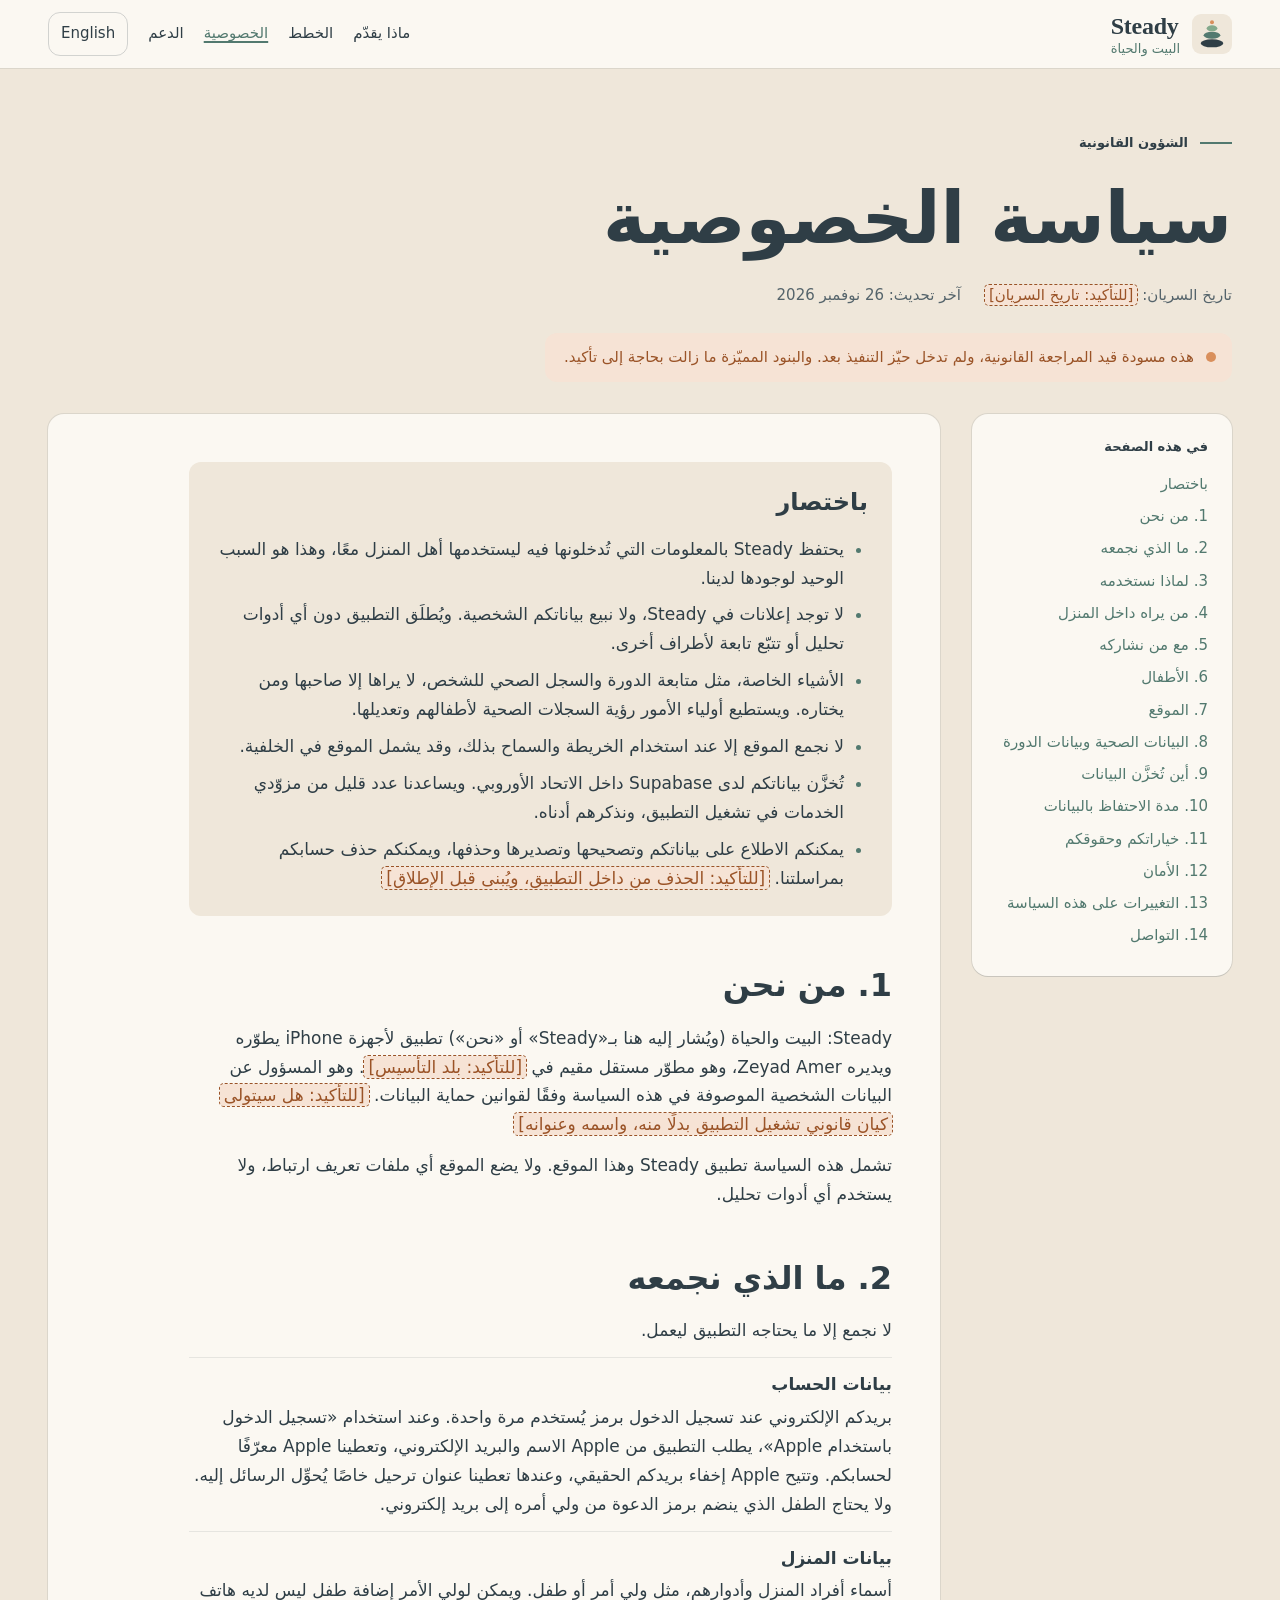
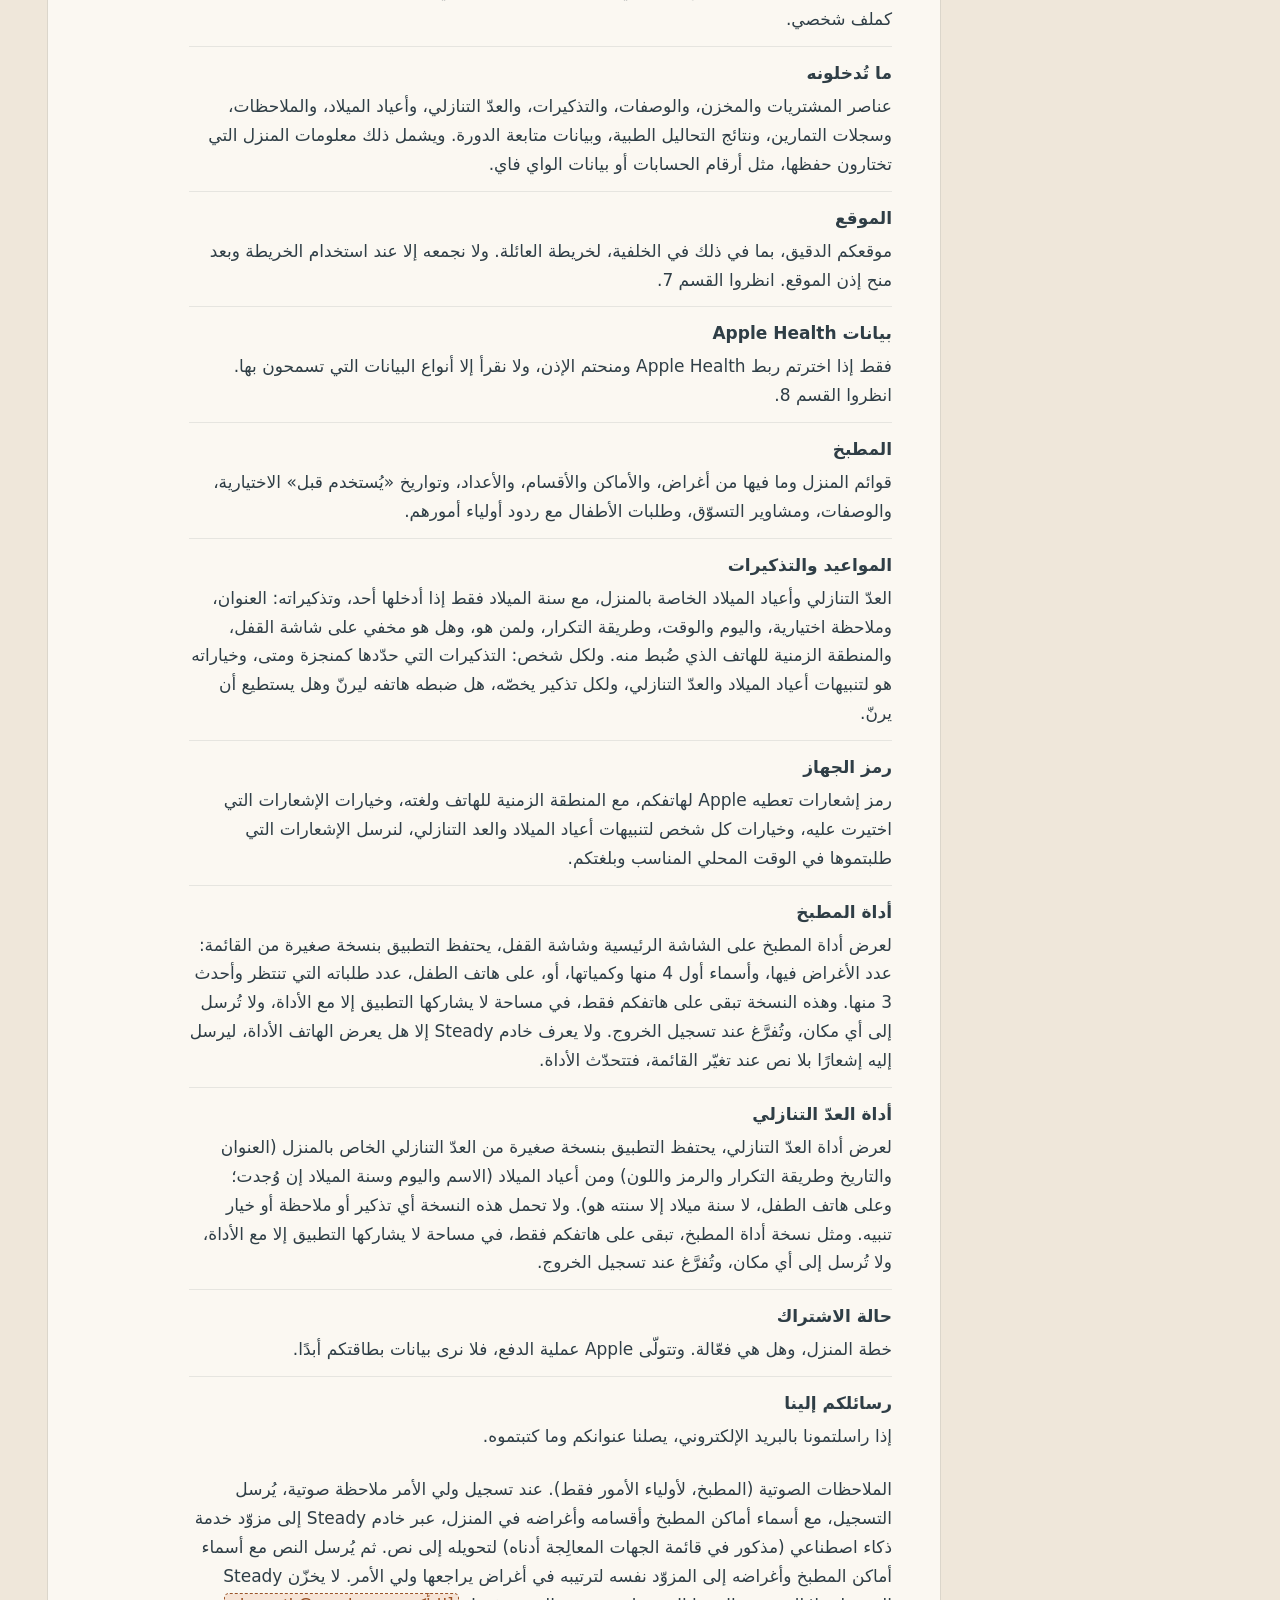
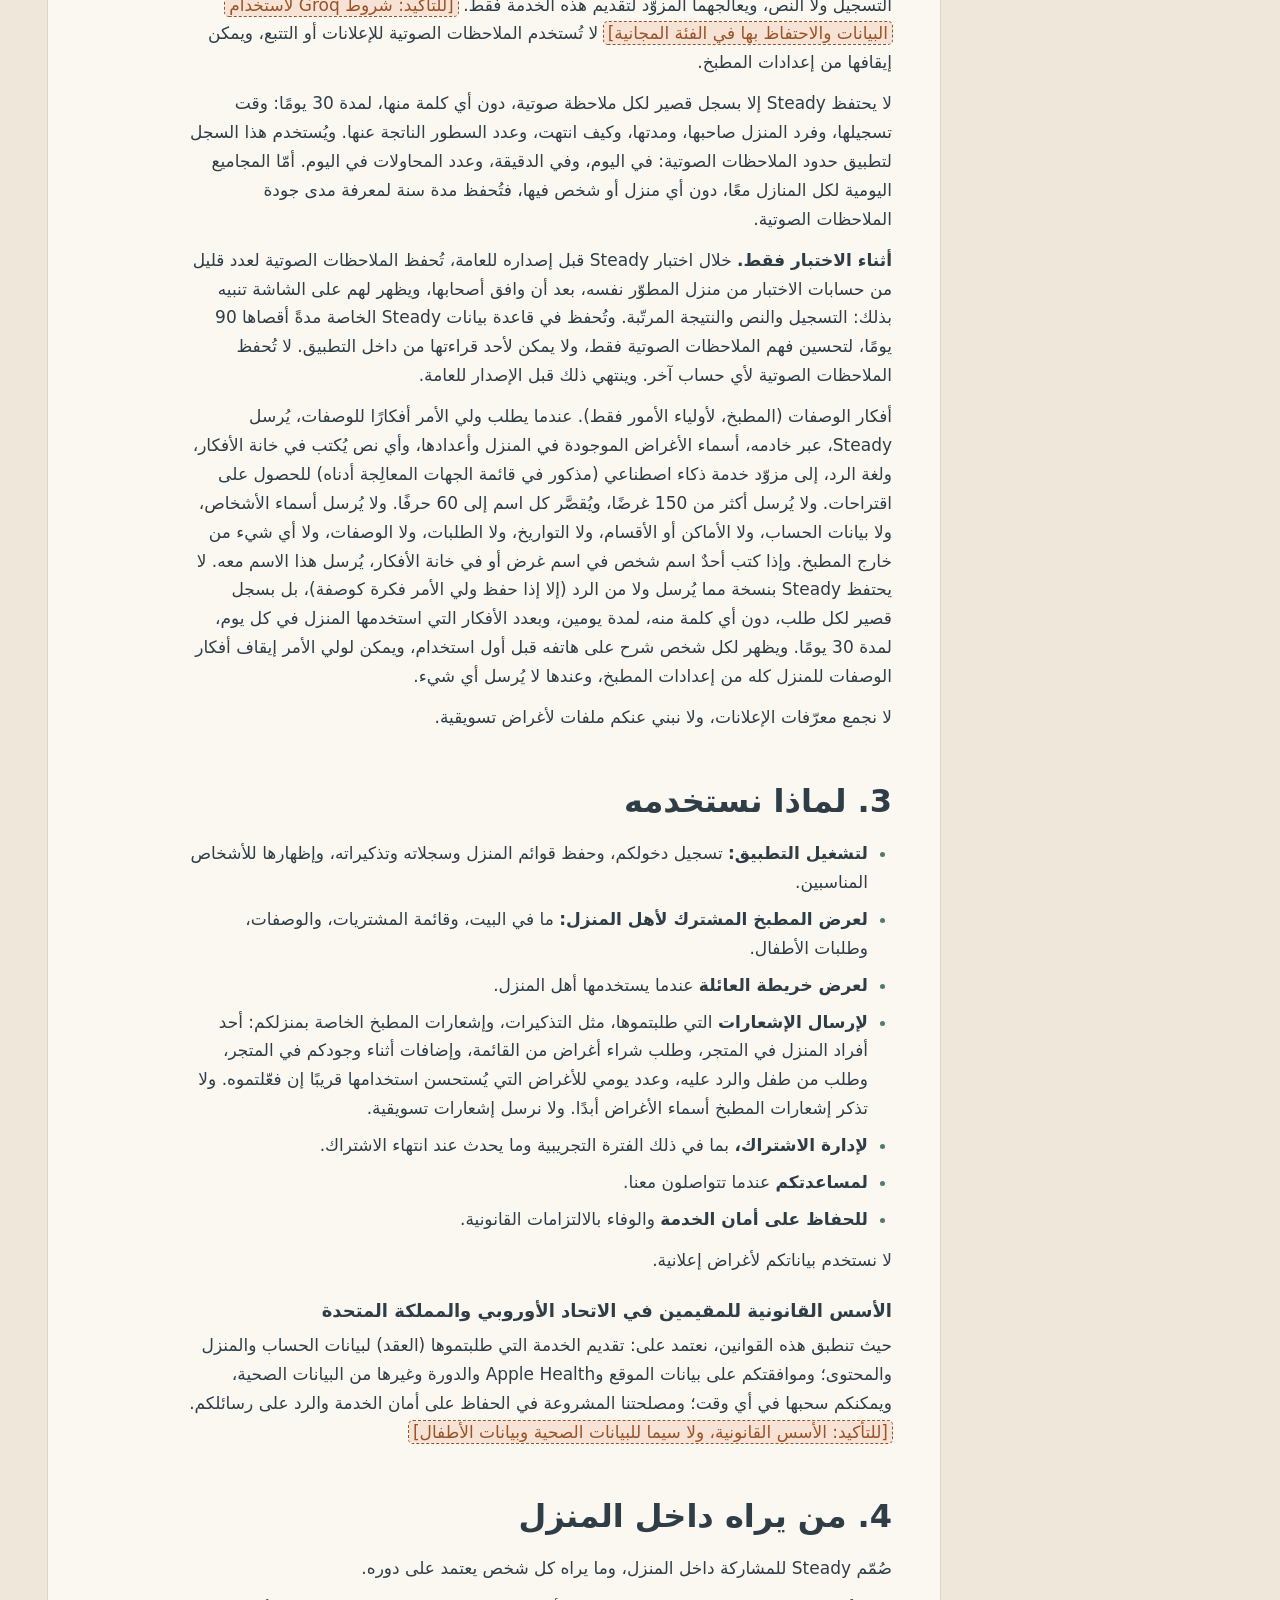
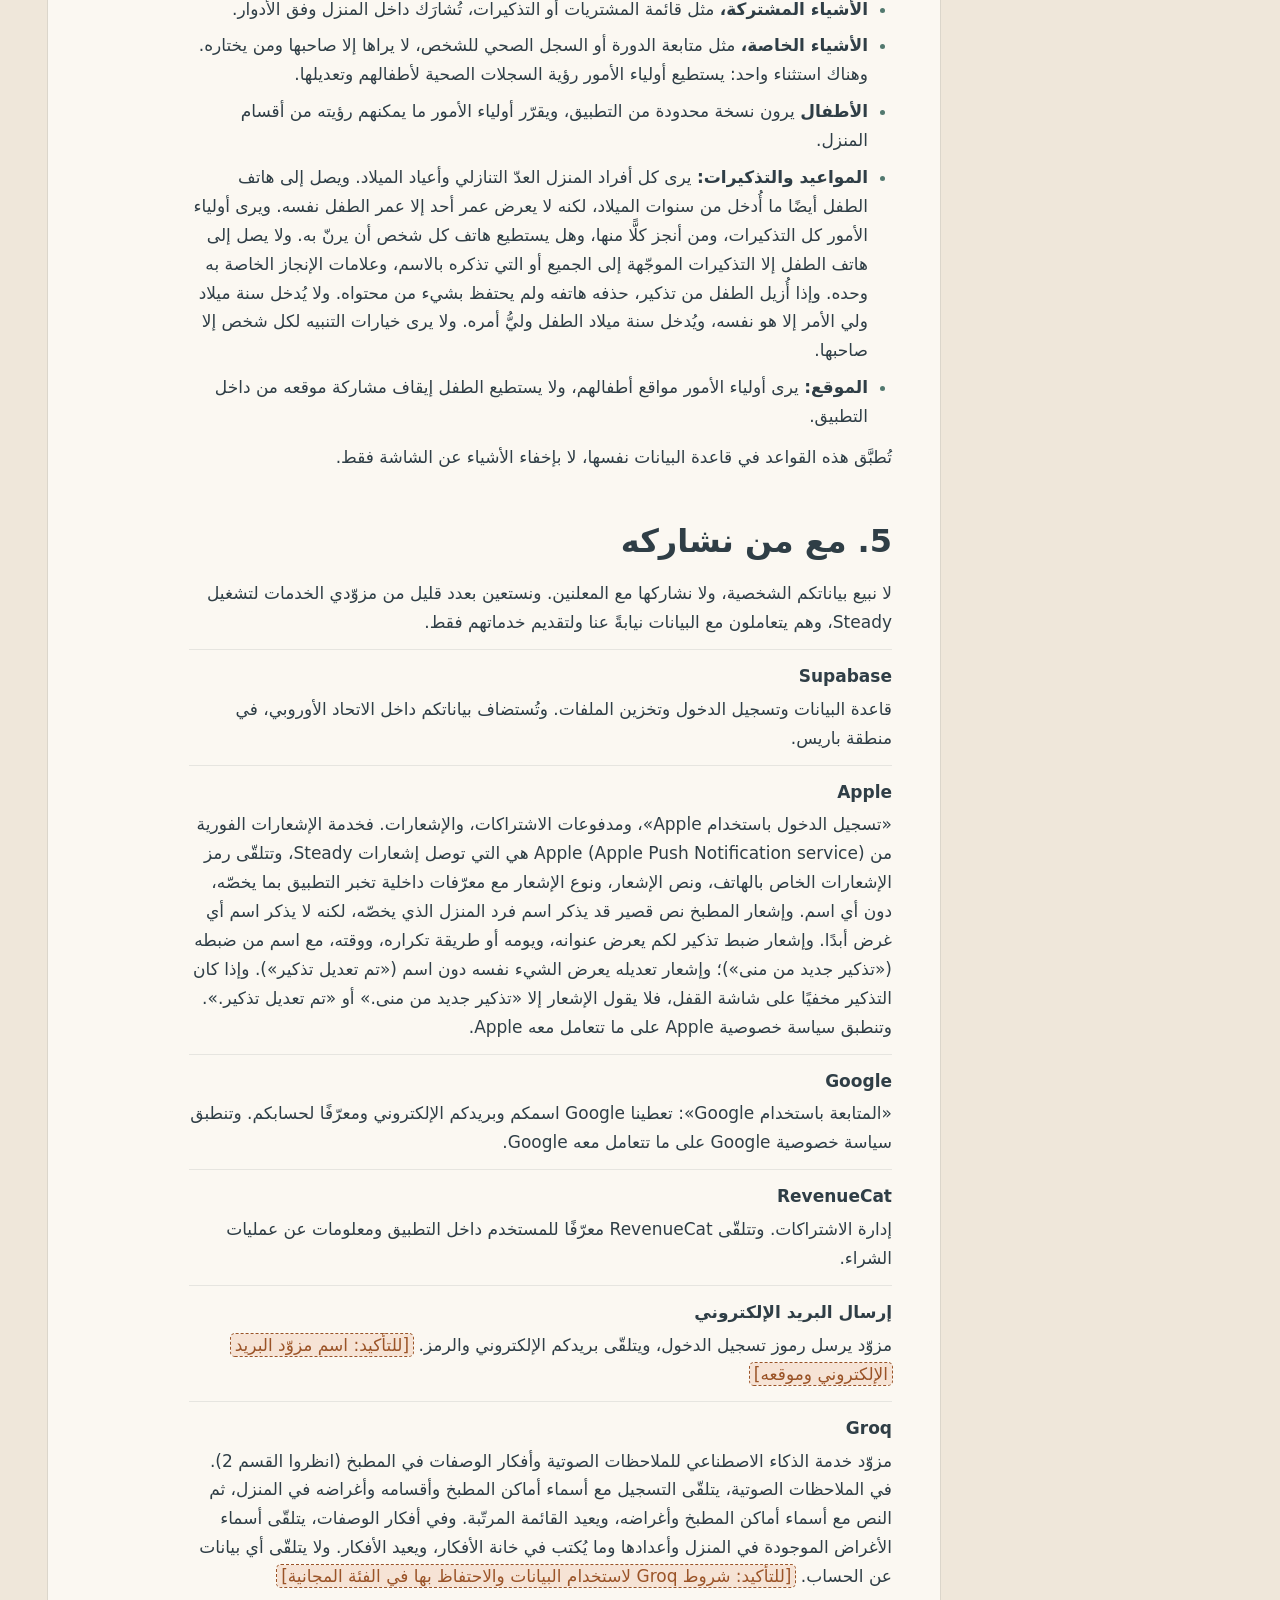
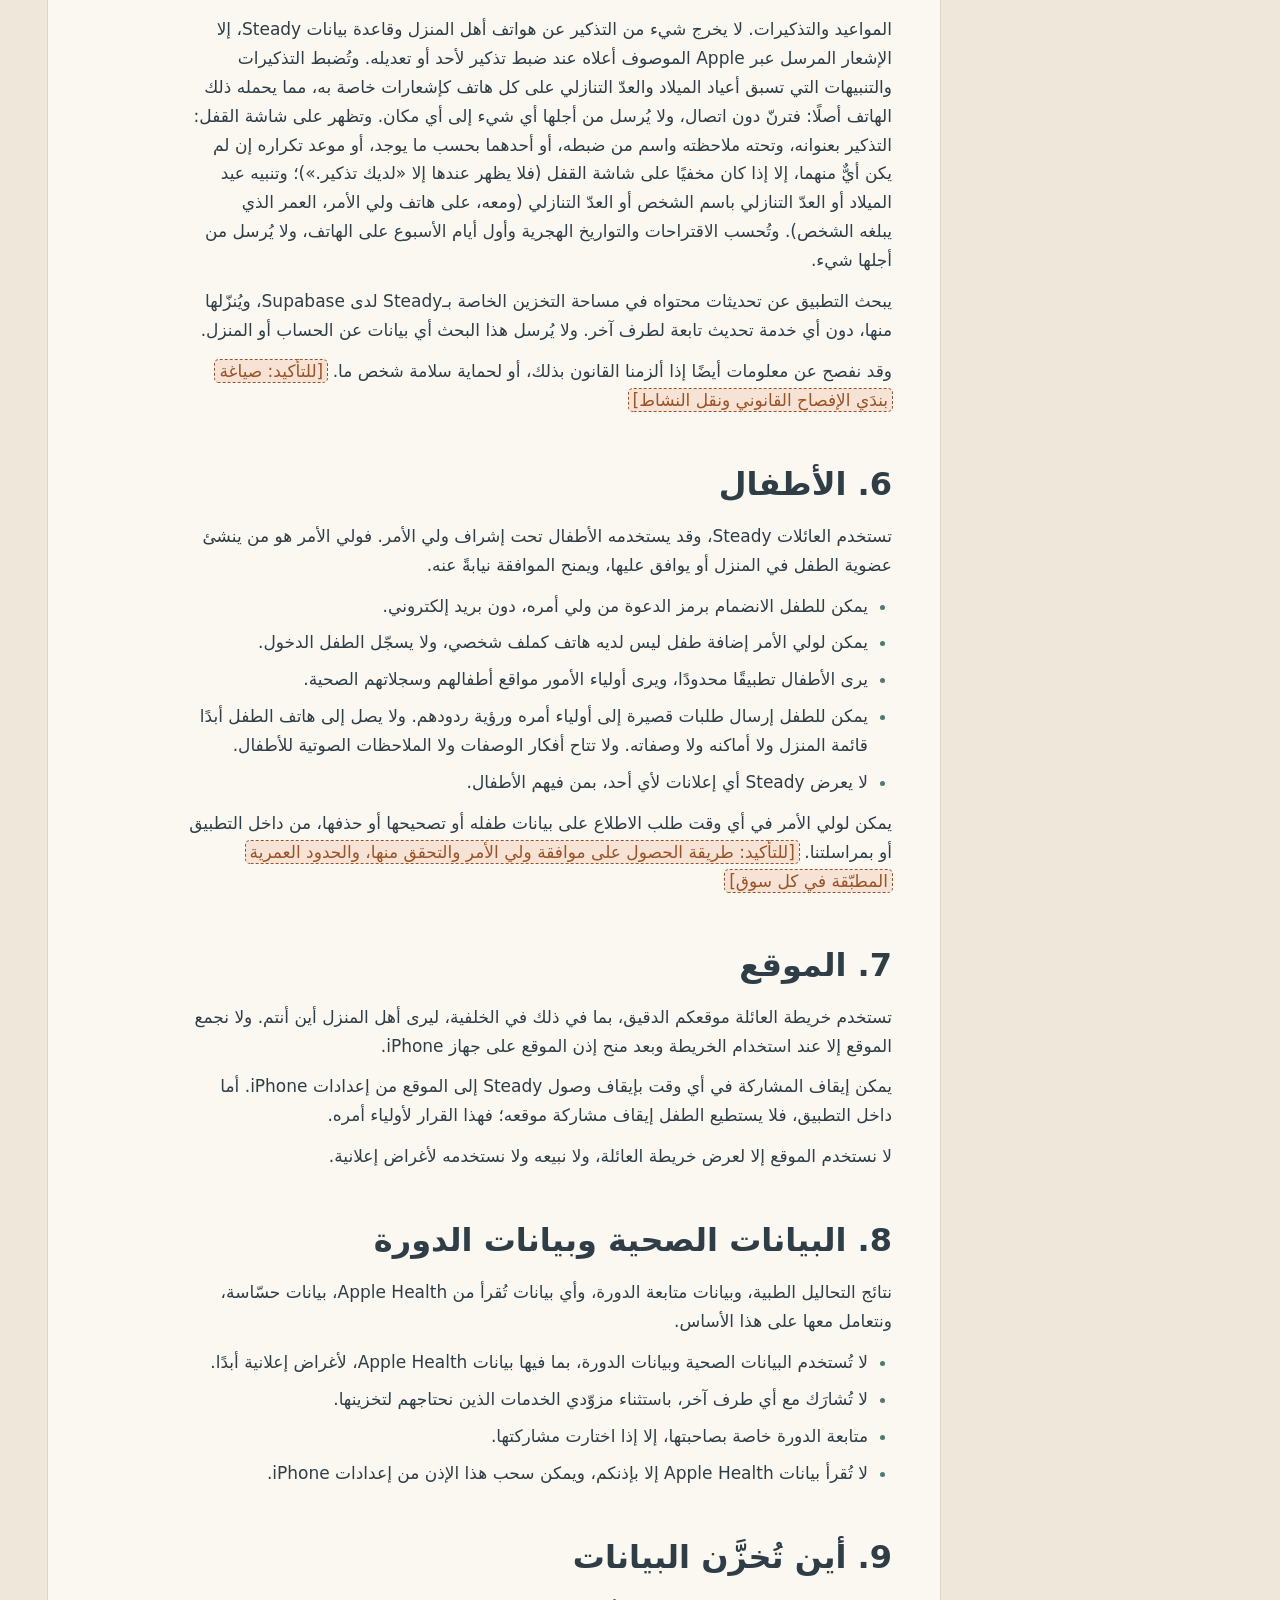
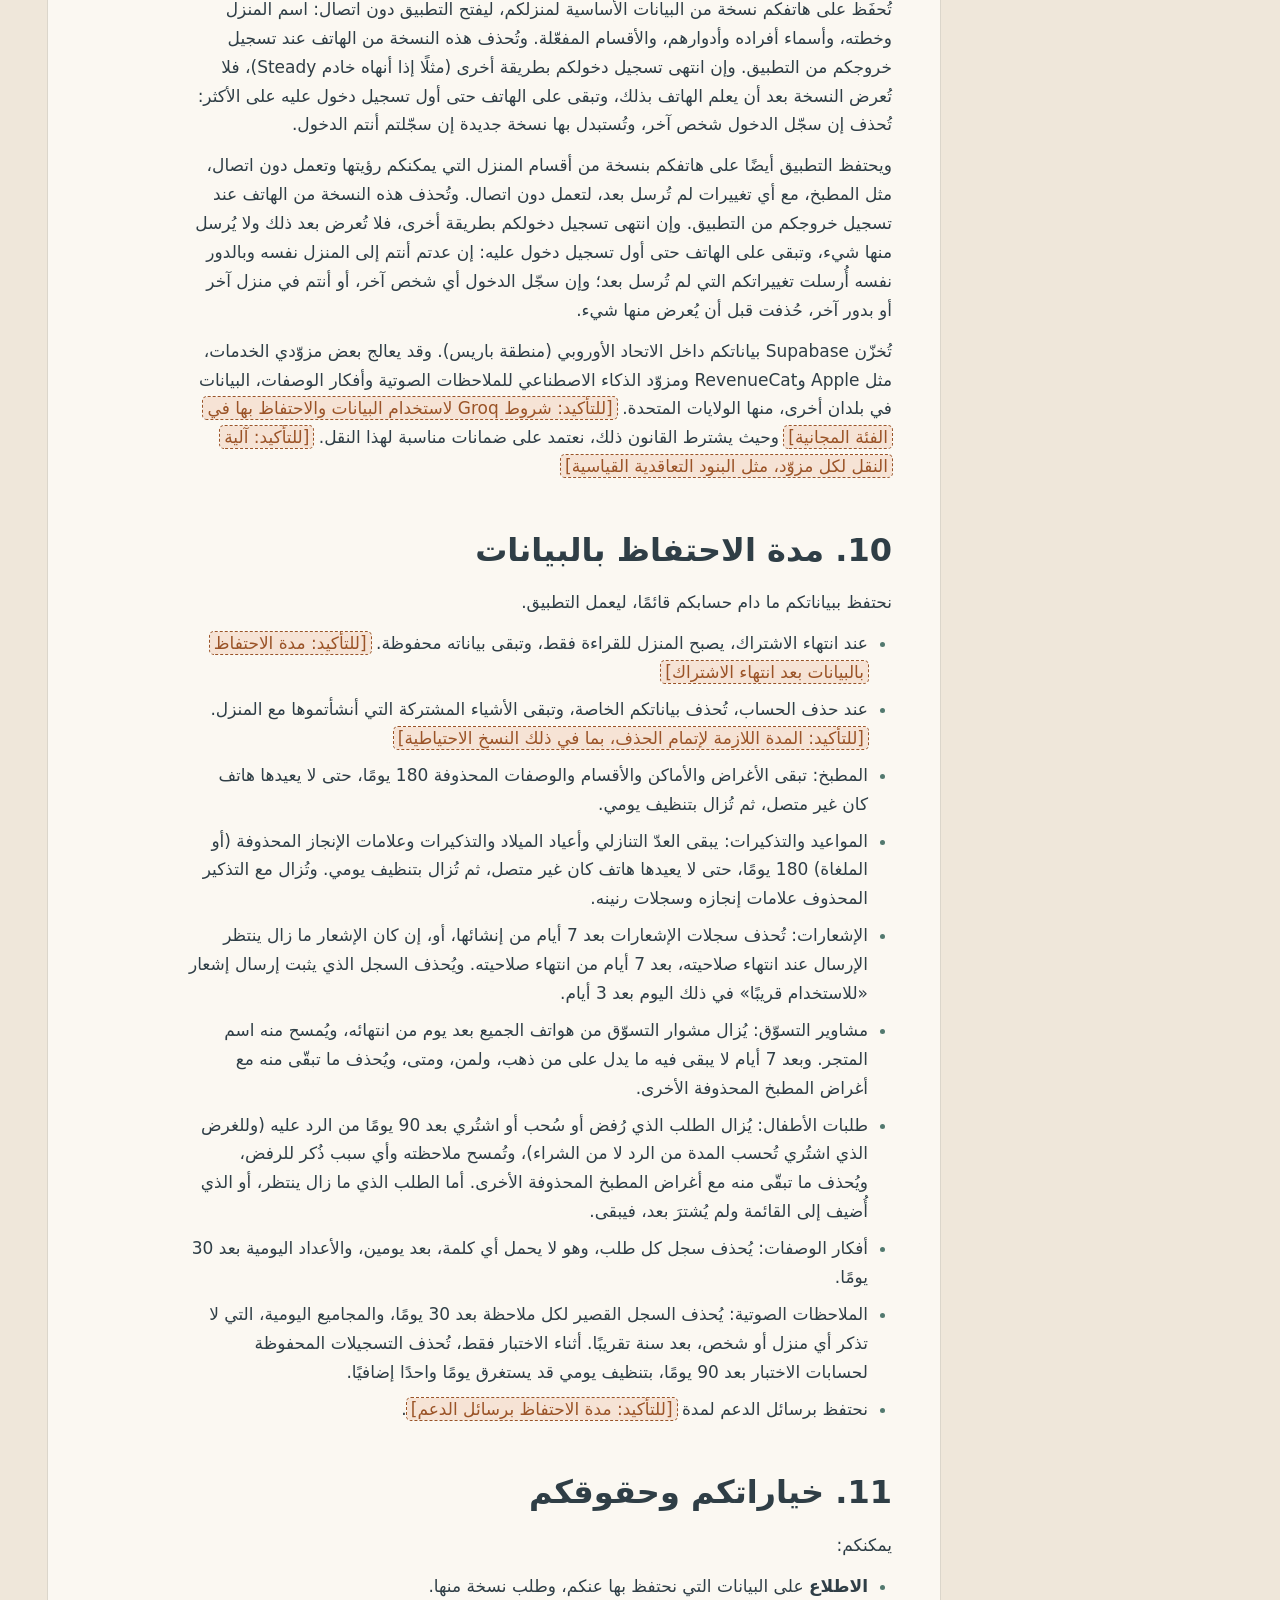
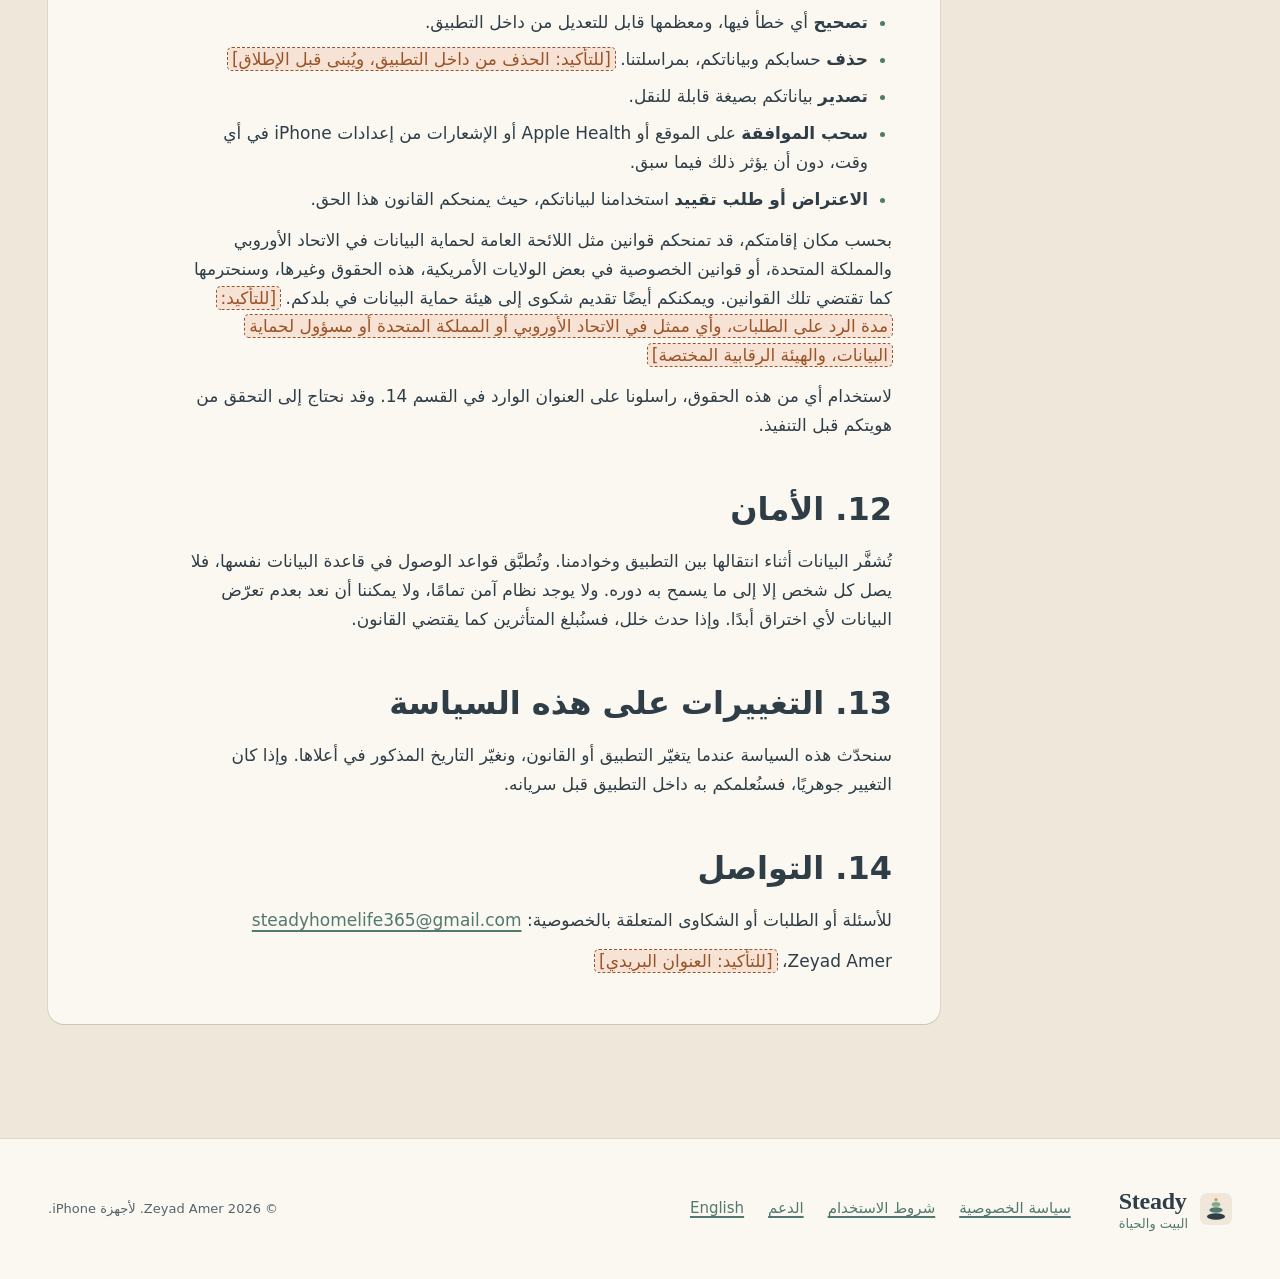
==== commit 3ceef0d7: "chore: sync pages (Google sign-in in privacy)" ====
--- a/ar/privacy.html
+++ b/ar/privacy.html
@@ -197,6 +197,10 @@
               <dd>«تسجيل الدخول باستخدام Apple»، ومدفوعات الاشتراكات، والإشعارات. فخدمة الإشعارات الفورية من Apple (Apple Push Notification service) هي التي توصل إشعارات Steady، وتتلقّى رمز الإشعارات الخاص بالهاتف، ونص الإشعار، ونوع الإشعار مع معرّفات داخلية تخبر التطبيق بما يخصّه، دون أي اسم. وإشعار المطبخ نص قصير قد يذكر اسم فرد المنزل الذي يخصّه، لكنه لا يذكر اسم أي غرض أبدًا. وإشعار ضبط تذكير لكم يعرض عنوانه، ويومه أو طريقة تكراره، ووقته، مع اسم من ضبطه («تذكير جديد من منى»)؛ وإشعار تعديله يعرض الشيء نفسه دون اسم («تم تعديل تذكير»). وإذا كان التذكير مخفيًا على شاشة القفل، فلا يقول الإشعار إلا «تذكير جديد من منى.» أو «تم تعديل تذكير.». وتنطبق سياسة خصوصية Apple على ما تتعامل معه Apple.</dd>
             </div>
             <div>
+              <dt>Google</dt>
+              <dd>«المتابعة باستخدام Google»: تعطينا Google اسمكم وبريدكم الإلكتروني ومعرّفًا لحسابكم. وتنطبق سياسة خصوصية Google على ما تتعامل معه Google.</dd>
+            </div>
+            <div>
               <dt>RevenueCat</dt>
               <dd>إدارة الاشتراكات. وتتلقّى RevenueCat معرّفًا للمستخدم داخل التطبيق ومعلومات عن عمليات الشراء.</dd>
             </div>
